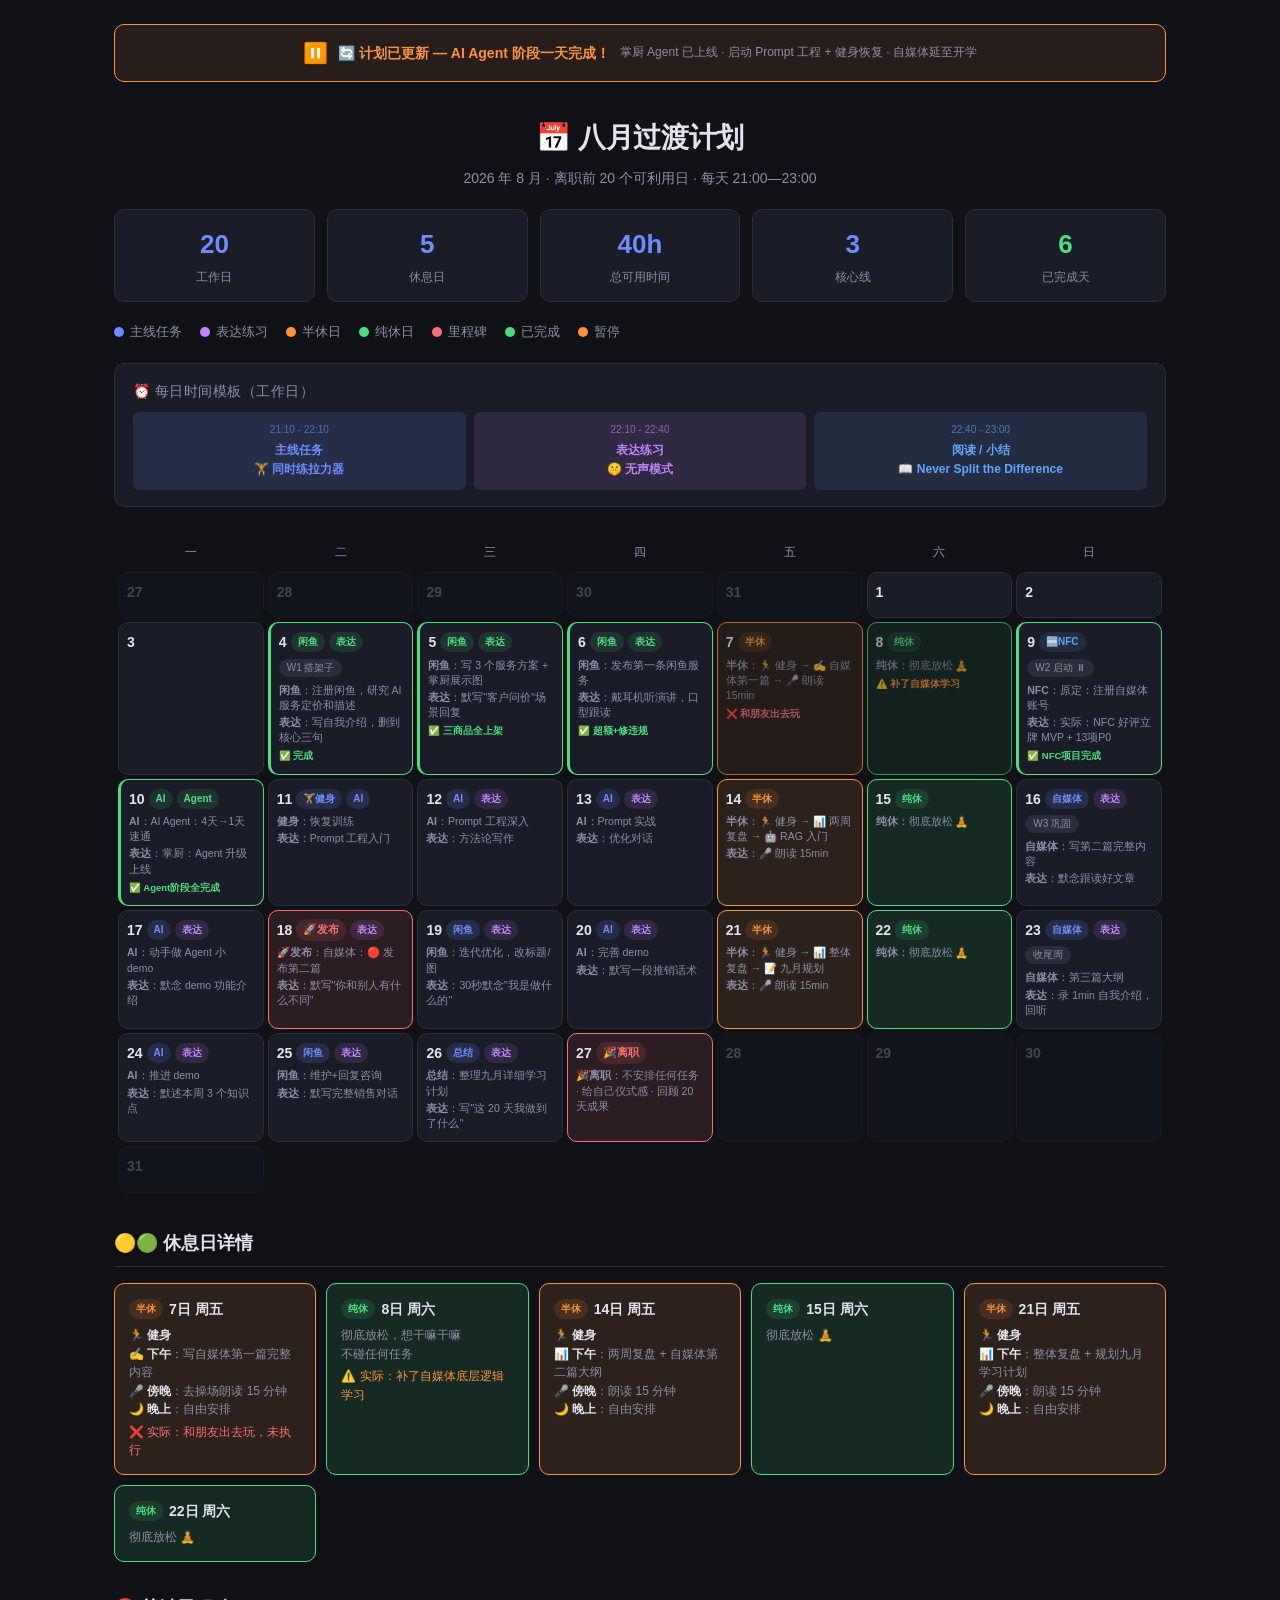
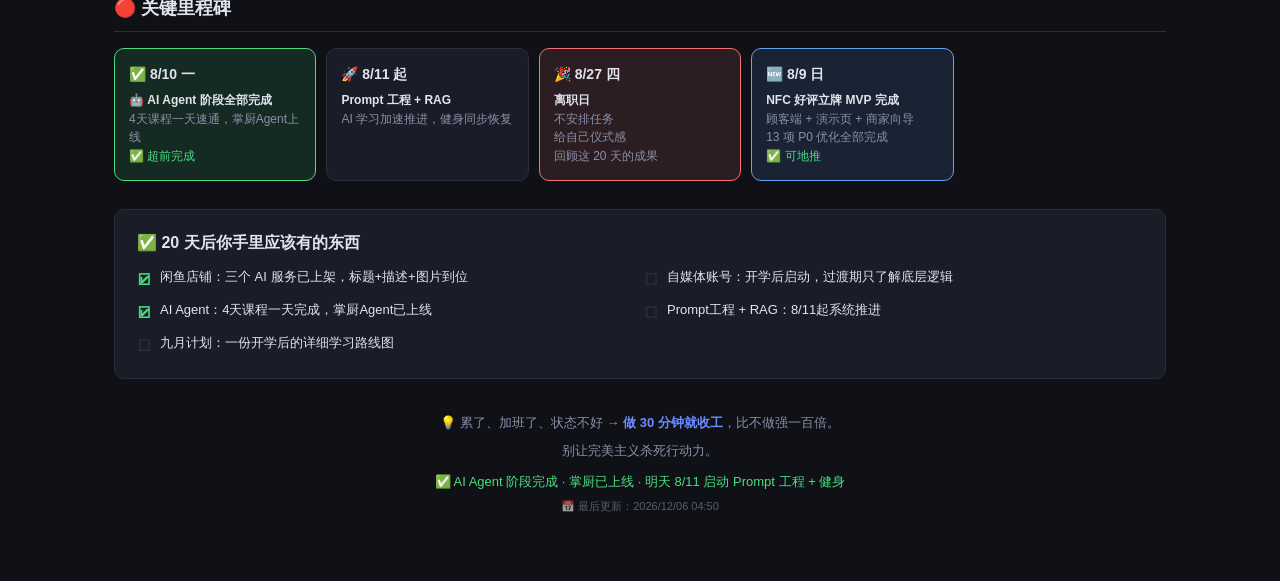
==== 八月计划日历.html @ 8d278e4d "八月计划日历 - 响应式单文件 桌面表格 + 手机卡片，数据集中化，自动时间戳  Co-Authored-By: Claude <noreply@anthropic.com>" ====
<!DOCTYPE html>
<html lang="zh-CN">
<head>
<meta charset="UTF-8">
<meta name="viewport" content="width=device-width, initial-scale=1.0, user-scalable=no, viewport-fit=cover">
<meta name="apple-mobile-web-app-capable" content="yes">
<meta name="apple-mobile-web-app-status-bar-style" content="black-translucent">
<meta name="apple-mobile-web-app-title" content="八月计划">
<meta name="theme-color" content="#0f1117">
<title>八月过渡计划 · 2026</title>
<style>
*, *::before, *::after { box-sizing: border-box; margin: 0; padding: 0; }

/* ═══════════════ SHARED VARIABLES ═══════════════ */
:root {
  --bg: #0f1117;
  --card: #1a1d27;
  --border: #2a2d3a;
  --text: #e1e4ed;
  --text-secondary: #8b8fa8;
  --accent: #6c8cff;
  --accent-glow: rgba(108, 140, 255, 0.15);
  --green: #4ade80;
  --green-bg: rgba(74, 222, 128, 0.12);
  --orange: #fb923c;
  --orange-bg: rgba(251, 146, 60, 0.12);
  --purple: #c084fc;
  --purple-bg: rgba(192, 132, 252, 0.12);
  --red: #f87171;
  --red-bg: rgba(248, 113, 113, 0.12);
  --blue: #60a5fa;
  --blue-bg: rgba(96, 165, 250, 0.12);
  --radius: 10px;
  --radius-sm: 6px;
}

body {
  background: var(--bg);
  color: var(--text);
  font-family: -apple-system, BlinkMacSystemFont, "Segoe UI", "PingFang SC", "Microsoft YaHei", sans-serif;
  line-height: 1.6;
  max-width: 1100px;
  margin: 0 auto;
  -webkit-tap-highlight-color: transparent;
}

/* ═══════════════ PAUSE BANNER ═══════════════ */
.pause-banner {
  background: rgba(251, 146, 60, 0.1);
  border: 1px solid var(--orange);
  border-radius: var(--radius);
  padding: 12px 18px;
  margin-bottom: 18px;
  text-align: center;
  display: flex;
  align-items: center;
  justify-content: center;
  gap: 10px;
  flex-wrap: wrap;
}
.pause-banner .icon { font-size: 20px; }
.pause-banner .msg { font-size: 14px; font-weight: 700; color: var(--orange); }
.pause-banner .sub { font-size: 12px; color: var(--text-secondary); }

/* ═══════════════ HEADER ═══════════════ */
header { text-align: center; padding: 16px 0 20px; }
header h1 { font-size: 28px; font-weight: 700; letter-spacing: -0.3px; margin-bottom: 6px; }
header .subtitle { color: var(--text-secondary); font-size: 14px; }

/* ═══════════════ STATS ═══════════════ */
.stats-row { display: flex; gap: 12px; margin-bottom: 20px; flex-wrap: wrap; }
.stat-card { flex: 1; min-width: 90px; background: var(--card); border: 1px solid var(--border); border-radius: var(--radius); padding: 14px 16px; text-align: center; }
.stat-card .num { font-size: 26px; font-weight: 700; color: var(--accent); }
.stat-card .num.green { color: var(--green); }
.stat-card .label { font-size: 12px; color: var(--text-secondary); margin-top: 2px; }

/* ═══════════════ LEGEND ═══════════════ */
.legend { display: flex; gap: 18px; margin-bottom: 20px; flex-wrap: wrap; font-size: 13px; color: var(--text-secondary); }
.legend span { display: flex; align-items: center; gap: 6px; }
.dot { width: 10px; height: 10px; border-radius: 50%; display: inline-block; }
.dot.main      { background: var(--accent); }
.dot.express   { background: var(--purple); }
.dot.half-rest { background: var(--orange); }
.dot.full-rest { background: var(--green); }
.dot.milestone { background: var(--red); }
.dot.done      { background: var(--green); }
.dot.paused    { background: var(--orange); }

/* ═══════════════ DAILY STRIP ═══════════════ */
.daily-strip { background: var(--card); border: 1px solid var(--border); border-radius: var(--radius); padding: 16px 18px; margin-bottom: 24px; }
.daily-strip h3 { font-size: 14px; color: var(--text-secondary); margin-bottom: 10px; font-weight: 500; text-transform: uppercase; letter-spacing: 0.5px; }
.strip-blocks { display: flex; gap: 8px; flex-wrap: wrap; }
.strip-block { flex: 1; min-width: 80px; border-radius: var(--radius-sm); padding: 10px 12px; text-align: center; font-size: 12px; font-weight: 600; }
.strip-block .time { font-size: 10px; opacity: 0.65; margin-bottom: 3px; font-weight: 400; }
.strip-main    { background: var(--accent-glow); color: var(--accent); }
.strip-express { background: var(--purple-bg); color: var(--purple); }
.strip-read    { background: var(--blue-bg); color: var(--blue); }

/* ═══════════════ SECTION TITLE ═══════════════ */
.section-title { font-size: 18px; font-weight: 700; margin: 32px 0 16px; padding-bottom: 8px; border-bottom: 1px solid var(--border); }

/* ═══════════════ CHECKLIST ═══════════════ */
.checklist { background: var(--card); border: 1px solid var(--border); border-radius: var(--radius); padding: 20px 22px; margin-top: 28px; }
.checklist h3 { font-size: 16px; margin-bottom: 12px; }
.checklist ul { list-style: none; display: grid; grid-template-columns: 1fr 1fr; gap: 8px; }
.checklist li { font-size: 13px; display: flex; align-items: flex-start; gap: 8px; }
.checklist .check { font-weight: 700; font-size: 15px; flex-shrink: 0; margin-top: 1px; }
.checklist .check.done { color: var(--green); }
.checklist .check.pending { color: var(--border); }

/* ═══════════════ FOOTER ═══════════════ */
footer { text-align: center; margin-top: 32px; color: var(--text-secondary); font-size: 13px; padding-bottom: 40px; line-height: 1.8; }
footer b { color: var(--accent); }
footer .timestamp { color: var(--text-secondary); font-size: 11px; opacity: 0.6; margin-top: 4px; }

/* ═══════════════ COMMON TAGS ═══════════════ */
.tag { display: inline-block; font-size: 10px; padding: 2px 7px; border-radius: 999px; font-weight: 600; }
.tag-main      { background: var(--accent-glow); color: var(--accent); }
.tag-express   { background: var(--purple-bg);   color: var(--purple); }
.tag-half-rest { background: var(--orange-bg);   color: var(--orange); }
.tag-full-rest { background: var(--green-bg);    color: var(--green); }
.tag-milestone { background: var(--red-bg);      color: var(--red); font-size: 11px; }
.tag-done      { background: var(--green-bg);    color: var(--green); }
.tag-nfc       { background: var(--blue-bg);     color: var(--blue); }

/* ═══════════════════════════════════════════════
   DESKTOP (>768px)
   ═══════════════════════════════════════════════ */
@media (min-width: 769px) {
  body { padding: 24px; }

  /* Calendar Table */
  .cal-table { width: 100%; border-collapse: separate; border-spacing: 4px; margin-bottom: 24px; table-layout: fixed; }
  .cal-table th { font-size: 12px; font-weight: 500; color: var(--text-secondary); padding: 8px 0 6px; text-align: center; }
  .cal-table td {
    background: var(--card); border: 1px solid var(--border); border-radius: var(--radius);
    vertical-align: top; padding: 8px 8px 10px; font-size: 12px; min-height: 80px;
    transition: border-color 0.2s;
  }
  .cal-table td:hover { border-color: var(--accent); }
  .cal-table td.other-month { opacity: 0.25; pointer-events: none; }
  .cal-table td.weekday-none { background: transparent; border: none; pointer-events: none; }
  .cal-table td.done { border-color: var(--green); border-left: 3px solid var(--green); }
  .cal-table td.paused { border-color: var(--orange); opacity: 0.65; }
  .cal-table td.today { border-color: var(--accent); box-shadow: 0 0 12px rgba(108,140,255,0.25); }
  .cal-table td.missed { border-color: var(--red); opacity: 0.7; }
  .cal-table td.milestone-cell { border-color: var(--red); background: var(--red-bg); }
  .cal-table td.half-rest-cell { border-color: var(--orange); background: var(--orange-bg); }
  .cal-table td.full-rest-cell { border-color: var(--green); background: var(--green-bg); }
  .cal-table .date-num { font-size: 14px; font-weight: 700; margin-bottom: 4px; display: flex; align-items: center; gap: 4px; }
  .cal-table .event-line { font-size: 10.5px; color: var(--text-secondary); margin-top: 2px; line-height: 1.45; }
  .cal-table .status-line { font-size: 9.5px; font-weight: 700; margin-top: 3px; }
  .cal-table .status-line.s-ok { color: var(--green); }
  .cal-table .status-line.s-warn { color: var(--orange); }
  .cal-table .status-line.s-no { color: var(--red); }
  .cal-table .week-tag { display: inline-block; font-size: 10px; padding: 1px 8px; border-radius: 999px; background: var(--border); color: var(--text-secondary); margin-bottom: 4px; font-weight: 500; }

  /* Detail Cards */
  .detail-grid { display: grid; grid-template-columns: repeat(auto-fill, minmax(200px, 1fr)); gap: 10px; }
  .detail-card { background: var(--card); border: 1px solid var(--border); border-radius: var(--radius); padding: 14px; }
  .detail-card .date-header { font-weight: 700; font-size: 14px; margin-bottom: 6px; display: flex; align-items: center; gap: 6px; }
  .detail-card .line { font-size: 12px; color: var(--text-secondary); line-height: 1.55; }
  .detail-card .line b { color: var(--text); }
  .detail-card.rest { border-color: var(--green); background: var(--green-bg); }
  .detail-card.half-rest { border-color: var(--orange); background: var(--orange-bg); }
  .detail-card.milestone { border-color: var(--red); background: var(--red-bg); }
  .detail-card.nfc { border-color: var(--blue); background: var(--blue-bg); }
}

/* ═══════════════════════════════════════════════
   MOBILE (≤768px)
   ═══════════════════════════════════════════════ */
@media (max-width: 768px) {
  body { padding: 12px; max-width: 500px; }

  header { padding: 20px 0 16px; position: sticky; top: 0; background: var(--bg); z-index: 10; }
  header h1 { font-size: 24px; font-weight: 800; letter-spacing: -0.5px; margin-bottom: 4px; }
  header .subtitle { font-size: 13px; }

  /* Stats -> scrollable chips */
  .stats-row { flex-wrap: nowrap; gap: 8px; overflow-x: auto; -webkit-overflow-scrolling: touch; scrollbar-width: none; padding-bottom: 4px; }
  .stats-row::-webkit-scrollbar { display: none; }
  .stat-card {
    flex: 0 0 auto; border-radius: 999px; padding: 8px 16px; text-align: center; white-space: nowrap;
    display: flex; align-items: center; gap: 4px;
  }
  .stat-card .num { font-size: 20px; font-weight: 800; }
  .stat-card .label { font-size: 11px; margin-top: 0; display: inline; }

  /* Legend -> wrap chips */
  .legend { gap: 6px; font-size: 11px; }
  .legend span { padding: 5px 10px; border-radius: 999px; font-weight: 600; font-size: 11px; }
  .legend .dot { display: none; }
  .legend-main    { background: var(--accent-glow); color: var(--accent); }
  .legend-express { background: var(--purple-bg); color: var(--purple); }
  .legend-half    { background: var(--orange-bg); color: var(--orange); }
  .legend-full    { background: var(--green-bg); color: var(--green); }
  .legend-milestone { background: var(--red-bg); color: var(--red); }

  /* Week section */
  .week-section { margin-bottom: 10px; }
  .week-label {
    font-size: 11px; font-weight: 700; color: var(--text-secondary);
    padding: 10px 0 6px; position: sticky; top: 90px; background: var(--bg); z-index: 5;
    display: flex; align-items: center; gap: 6px;
  }
  .week-label::after { content: ''; flex: 1; height: 1px; background: var(--border); }
  .week-label .badge { font-size: 10px; padding: 2px 8px; border-radius: 999px; font-weight: 700; }

  /* Day card */
  .day-card {
    background: var(--card); border: 1px solid var(--border); border-radius: var(--radius);
    padding: 14px; margin-bottom: 6px; display: flex; gap: 12px; align-items: flex-start;
  }
  .day-card:active { background: #1f2232; }
  .day-card.done { border-color: var(--green); border-left: 3px solid var(--green); }
  .day-card.missed { border-color: var(--red); opacity: 0.7; }
  .day-card.paused { border-color: var(--orange); opacity: 0.7; }
  .day-card.milestone { border-color: var(--red); background: var(--red-bg); }
  .day-card.rest { border-color: var(--green); background: var(--green-bg); }
  .day-card.half-rest { border-color: var(--orange); background: var(--orange-bg); }

  .day-left { text-align: center; min-width: 36px; flex-shrink: 0; }
  .day-num { font-size: 22px; font-weight: 800; line-height: 1; }
  .day-weekday { font-size: 10px; color: var(--text-secondary); margin-top: 2px; }

  .day-middle { flex: 1; min-width: 0; }
  .day-tags { display: flex; gap: 4px; flex-wrap: wrap; margin-bottom: 4px; }
  .day-lines { font-size: 12px; color: var(--text-secondary); line-height: 1.6; }
  .day-lines b { color: var(--text); }
  .day-lines .sep { color: var(--border); margin: 0 4px; }

  .day-status { font-size: 10px; font-weight: 700; margin-top: 4px; padding: 2px 8px; border-radius: 999px; display: inline-block; }
  .ds-ok     { background: var(--green-bg); color: var(--green); }
  .ds-no     { background: var(--red-bg); color: var(--red); }
  .ds-warn   { background: var(--orange-bg); color: var(--orange); }

  /* Checklist single column */
  .checklist ul { grid-template-columns: 1fr; }
}

/* ═══════════════ DESKTOP-ONLY / MOBILE-ONLY ═══════════════ */
.desktop-only { display: block; }
.mobile-only { display: none; }

@media (max-width: 768px) {
  .desktop-only { display: none; }
  .mobile-only { display: block; }
}
</style>
</head>
<body>

<!-- ⏸ PAUSE BANNER -->
<div class="pause-banner">
  <span class="icon">⏸️</span>
  <span class="msg">🔄 计划已更新 — AI Agent 阶段一天完成！</span>
  <span class="sub">掌厨 Agent 已上线 · 启动 Prompt 工程 + 健身恢复 · 自媒体延至开学</span>
</div>

<header>
  <h1>📅 八月过渡计划</h1>
  <p class="subtitle">2026 年 8 月 · 离职前 20 个可利用日 · 每天 21:00—23:00</p>
</header>

<!-- STATS -->
<div class="stats-row">
  <div class="stat-card"><div class="num">20</div><div class="label">工作日</div></div>
  <div class="stat-card"><div class="num">5</div><div class="label">休息日</div></div>
  <div class="stat-card"><div class="num">40h</div><div class="label">总可用时间</div></div>
  <div class="stat-card"><div class="num">3</div><div class="label">核心线</div></div>
  <div class="stat-card"><div class="num green">6</div><div class="label">已完成天</div></div>
</div>

<!-- LEGEND -->
<div class="legend">
  <span class="legend-main"><i class="dot main"></i> 主线任务</span>
  <span class="legend-express"><i class="dot express"></i> 表达练习</span>
  <span class="legend-half"><i class="dot half-rest"></i> 半休日</span>
  <span class="legend-full"><i class="dot full-rest"></i> 纯休日</span>
  <span class="legend-milestone"><i class="dot milestone"></i> 里程碑</span>
  <span><i class="dot done"></i> 已完成</span>
  <span><i class="dot paused"></i> 暂停</span>
</div>

<!-- DAILY TEMPLATE -->
<div class="daily-strip">
  <h3>⏰ 每日时间模板（工作日）</h3>
  <div class="strip-blocks">
    <div class="strip-block strip-main"><div class="time">21:10 - 22:10</div>主线任务<br>🏋️ 同时练拉力器</div>
    <div class="strip-block strip-express"><div class="time">22:10 - 22:40</div>表达练习<br>🤫 无声模式</div>
    <div class="strip-block strip-read"><div class="time">22:40 - 23:00</div>阅读 / 小结<br>📖 Never Split the Difference</div>
  </div>
</div>

<!-- ═══════════════════════════════════════════════
     DESKTOP: CALENDAR TABLE
     ═══════════════════════════════════════════════ -->
<div class="desktop-only" id="desktop-calendar"></div>

<!-- ═══════════════════════════════════════════════
     MOBILE: WEEK CARD LIST
     ═══════════════════════════════════════════════ -->
<div class="mobile-only" id="mobile-calendar"></div>

<!-- REST DAY DETAILS -->
<div class="section-title">🟡🟢 休息日详情</div>
<div class="detail-grid" id="rest-detail-cards"></div>

<!-- MILESTONE CARDS -->
<div class="section-title">🔴 关键里程碑</div>
<div class="detail-grid" id="milestone-cards"></div>

<!-- CHECKLIST -->
<div class="checklist">
  <h3>✅ 20 天后你手里应该有的东西</h3>
  <ul>
    <li><span class="check done">☑</span> 闲鱼店铺：三个 AI 服务已上架，标题+描述+图片到位</li>
    <li><span class="check pending">☐</span> 自媒体账号：开学后启动，过渡期只了解底层逻辑</li>
    <li><span class="check done">☑</span> AI Agent：4天课程一天完成，掌厨Agent已上线</li>
    <li><span class="check pending">☐</span> Prompt工程 + RAG：8/11起系统推进</li>
    <li><span class="check pending">☐</span> 九月计划：一份开学后的详细学习路线图</li>
  </ul>
</div>

<footer>
  <p>💡 累了、加班了、状态不好 → <b>做 30 分钟就收工</b>，比不做强一百倍。</p>
  <p style="margin-top:4px;">别让完美主义杀死行动力。</p>
  <p style="margin-top:8px;color:var(--green);">✅ AI Agent 阶段完成 · 掌厨已上线 · 明天 8/11 启动 Prompt 工程 + 健身</p>
  <p class="timestamp" id="timestamp"></p>
</footer>

<!-- ═══════════════════════════════════════════════
     DATA — 改计划只改这里
     ═══════════════════════════════════════════════ -->
<script>
const WEEKS = ['W1 搭架子', 'W2 启动 ⏸', 'W3 巩固', '收尾周'];

const DAYS = [
  // Week 1: 搭架子 ✅
  { date:4,  wd:'周二', w:0, s:'done',
    tags:['闲鱼','表达'], main:'注册闲鱼，研究 AI 服务定价和描述', express:'写自我介绍，删到核心三句',
    result:'✅ 完成', rClass:'s-ok' },
  { date:5,  wd:'周三', w:0, s:'done',
    tags:['闲鱼','表达'], main:'写 3 个服务方案 + 掌厨展示图', express:'默写"客户问价"场景回复',
    result:'✅ 三商品全上架', rClass:'s-ok' },
  { date:6,  wd:'周四', w:0, s:'done',
    tags:['闲鱼','表达'], main:'发布第一条闲鱼服务', express:'戴耳机听演讲，口型跟读',
    result:'✅ 超额+修违规', rClass:'s-ok' },
  { date:7,  wd:'周五', w:0, s:'missed', type:'half-rest', tags:['半休'],
    main:'🏃 健身 → ✍️ 自媒体第一篇 → 🎤 朗读 15min', express:'',
    result:'❌ 和朋友出去玩', rClass:'s-no' },
  { date:8,  wd:'周六', w:0, s:'warn', type:'full-rest', tags:['纯休'],
    main:'彻底放松 🧘', express:'',
    result:'⚠️ 补了自媒体学习', rClass:'s-warn' },

  // Week 2: 启动 ⏸
  { date:9,  wd:'周日', w:1, s:'done',
    tags:['🆕NFC'], main:'原定：注册自媒体账号', express:'实际：NFC 好评立牌 MVP + 13项P0',
    result:'✅ NFC项目完成', rClass:'s-ok' },
  { date:10, wd:'周一', w:1, s:'done',
    tags:['AI','Agent'], main:'AI Agent：4天→1天速通', express:'掌厨：Agent 升级上线',
    result:'✅ Agent阶段全完成', rClass:'s-ok' },
  { date:11, wd:'周二', w:1, s:'',
    tags:['🏋️健身','AI'], main:'恢复训练', express:'Prompt 工程入门',
    result:'', rClass:'' },
  { date:12, wd:'周三', w:1, s:'',
    tags:['AI','表达'], main:'Prompt 工程深入', express:'方法论写作',
    result:'', rClass:'' },
  { date:13, wd:'周四', w:1, s:'',
    tags:['AI','表达'], main:'Prompt 实战', express:'优化对话',
    result:'', rClass:'' },
  { date:14, wd:'周五', w:1, s:'', type:'half-rest', tags:['半休'],
    main:'🏃 健身 → 📊 两周复盘 → 🤖 RAG 入门', express:'🎤 朗读 15min',
    result:'', rClass:'' },
  { date:15, wd:'周六', w:1, s:'', type:'full-rest', tags:['纯休'],
    main:'彻底放松 🧘', express:'',
    result:'', rClass:'' },

  // Week 3: 巩固
  { date:16, wd:'周日', w:2, s:'',
    tags:['自媒体','表达'], main:'写第二篇完整内容', express:'默念跟读好文章',
    result:'', rClass:'' },
  { date:17, wd:'周一', w:2, s:'',
    tags:['AI','表达'], main:'动手做 Agent 小 demo', express:'默念 demo 功能介绍',
    result:'', rClass:'' },
  { date:18, wd:'周二', w:2, s:'milestone', tags:['🚀发布','表达'],
    main:'自媒体：🔴 发布第二篇', express:'默写"你和别人有什么不同"',
    result:'', rClass:'' },
  { date:19, wd:'周三', w:2, s:'',
    tags:['闲鱼','表达'], main:'迭代优化，改标题/图', express:'30秒默念"我是做什么的"',
    result:'', rClass:'' },
  { date:20, wd:'周四', w:2, s:'',
    tags:['AI','表达'], main:'完善 demo', express:'默写一段推销话术',
    result:'', rClass:'' },
  { date:21, wd:'周五', w:2, s:'', type:'half-rest', tags:['半休'],
    main:'🏃 健身 → 📊 整体复盘 → 📝 九月规划', express:'🎤 朗读 15min',
    result:'', rClass:'' },
  { date:22, wd:'周六', w:2, s:'', type:'full-rest', tags:['纯休'],
    main:'彻底放松 🧘', express:'',
    result:'', rClass:'' },

  // 收尾周
  { date:23, wd:'周日', w:3, s:'',
    tags:['自媒体','表达'], main:'第三篇大纲', express:'录 1min 自我介绍，回听',
    result:'', rClass:'' },
  { date:24, wd:'周一', w:3, s:'',
    tags:['AI','表达'], main:'推进 demo', express:'默述本周 3 个知识点',
    result:'', rClass:'' },
  { date:25, wd:'周二', w:3, s:'',
    tags:['闲鱼','表达'], main:'维护+回复咨询', express:'默写完整销售对话',
    result:'', rClass:'' },
  { date:26, wd:'周三', w:3, s:'',
    tags:['总结','表达'], main:'整理九月详细学习计划', express:'写"这 20 天我做到了什么"',
    result:'', rClass:'' },
  { date:27, wd:'周四', w:3, s:'milestone', tags:['🎉离职'],
    main:'不安排任何任务 · 给自己仪式感 · 回顾 20 天成果', express:'',
    result:'', rClass:'' },
];

// ═══════════════ REST DAY DETAIL CARDS ═══════════════
const REST_DAYS = [
  { date:7,  wd:'周五', type:'half', emoji:'🟡', results:[
    '🏃 <b>健身</b>','✍️ <b>下午</b>：写自媒体第一篇完整内容','🎤 <b>傍晚</b>：去操场朗读 15 分钟','🌙 <b>晚上</b>：自由安排'
  ], outcome:'❌ 实际：和朋友出去玩，未执行', oc:'var(--red)' },
  { date:8,  wd:'周六', type:'full', emoji:'🟢', results:[
    '彻底放松，想干嘛干嘛','不碰任何任务'
  ], outcome:'⚠️ 实际：补了自媒体底层逻辑学习', oc:'var(--orange)' },
  { date:14, wd:'周五', type:'half', emoji:'🟡', results:[
    '🏃 <b>健身</b>','📊 <b>下午</b>：两周复盘 + 自媒体第二篇大纲','🎤 <b>傍晚</b>：朗读 15 分钟','🌙 <b>晚上</b>：自由安排'
  ], outcome:'', oc:'' },
  { date:15, wd:'周六', type:'full', emoji:'🟢', results:[
    '彻底放松 🧘'
  ], outcome:'', oc:'' },
  { date:21, wd:'周五', type:'half', emoji:'🟡', results:[
    '🏃 <b>健身</b>','📊 <b>下午</b>：整体复盘 + 规划九月学习计划','🎤 <b>傍晚</b>：朗读 15 分钟','🌙 <b>晚上</b>：自由安排'
  ], outcome:'', oc:'' },
  { date:22, wd:'周六', type:'full', emoji:'🟢', results:[
    '彻底放松 🧘'
  ], outcome:'', oc:'' },
];

// ═══════════════ MILESTONE CARDS ═══════════════
const MILESTONES = [
  { emoji:'✅', dt:'8/10 一', tags:'', cls:'rest',
    lines:['🤖 <b>AI Agent 阶段全部完成</b>','4天课程一天速通，掌厨Agent上线','<span style="color:var(--green)">✅ 超前完成</span>'] },
  { emoji:'🚀', dt:'8/11 起', tags:'', cls:'',
    lines:['<b>Prompt 工程 + RAG</b>','AI 学习加速推进，健身同步恢复'] },
  { emoji:'🎉', dt:'8/27 四', tags:'', cls:'milestone',
    lines:['<b>离职日</b>','不安排任务','给自己仪式感','回顾这 20 天的成果'] },
  { emoji:'🆕', dt:'8/9 日', tags:'', cls:'nfc',
    lines:['<b>NFC 好评立牌 MVP 完成</b>','顾客端 + 演示页 + 商家向导','13 项 P0 优化全部完成','<span style="color:var(--green)">✅ 可地推</span>'] },
];

// ═══════════════ RENDER: DESKTOP TABLE ═══════════════
function renderDesktop() {
  const el = document.getElementById('desktop-calendar');
  if (!el) return;

  // Group days into calendar rows (Mon-Sun, Aug 1 is Sat, 31 is Mon)
  // Row 1: Jul 27-31 + Aug 1-2 (filler)
  // Row 2-5: Aug 3-30
  // Row 6: Aug 31 + empties

  const weekNames = ['一','二','三','四','五','六','日'];
  let ths = weekNames.map(w => `<th>${w}</th>`).join('');

  // Build day lookup
  const dayMap = {};
  DAYS.forEach(d => { dayMap[d.date] = d; });

  // Determine what weekday each date is (2026-08-01 = Saturday = index 5)
  function getCol(date) { return (date + 4) % 7; } // Aug 1=Sat→5, so offset +4

  // Build rows manually for correct Aug 2026 layout
  // Aug 1 = Sat (col 5), Aug 3 = Mon (col 0), Aug 31 = Mon (col 0)
  const rows = [
    // Row 1: Jul 27(Sun)~31(Thu) + Aug 1(Fri) + 2(Sat)
    { dates: [27,28,29,30,31,1,2], otherMonth: [27,28,29,30,31] },
    // Row 2: Aug 3-9 (Mon-Sun)
    { dates: [3,4,5,6,7,8,9], otherMonth: [] },
    // Row 3: Aug 10-16
    { dates: [10,11,12,13,14,15,16], otherMonth: [] },
    // Row 4: Aug 17-23
    { dates: [17,18,19,20,21,22,23], otherMonth: [] },
    // Row 5: Aug 24-30
    { dates: [24,25,26,27,28,29,30], otherMonth: [28,29,30] },
    // Row 6: Aug 31 + empties
    { dates: [31,null,null,null,null,null,null], otherMonth: [31] },
  ];

  let tbody = '';
  const today = new Date().getDate();
  const thisMonth = new Date().getMonth() === 7; // 7 = August

  rows.forEach(row => {
    let cells = row.dates.map((date, i) => {
      if (date === null) return '<td class="weekday-none"></td>';
      if (row.otherMonth.includes(date)) return `<td class="other-month"><div class="date-num">${date}</div></td>`;

      const d = dayMap[date];
      if (!d) return `<td><div class="date-num">${date}</div></td>`;

      // Determine cell classes
      let cellClass = '';
      if (d.s === 'done') cellClass += ' done';
      if (d.s === 'missed') cellClass += ' missed';
      if (d.s === 'warn') cellClass += ' paused';
      if (d.s === 'milestone') cellClass += ' milestone-cell';
      if (d.type === 'half-rest') cellClass += ' half-rest-cell';
      if (d.type === 'full-rest') cellClass += ' full-rest-cell';
      if (thisMonth && date === today) cellClass += ' today';

      // Tags HTML
      let tagsHtml = d.tags.map(t => {
        let cls = 'tag';
        if (t.includes('半休')) cls += ' tag-half-rest';
        else if (t.includes('纯休')) cls += ' tag-full-rest';
        else if (t.includes('发布') || t.includes('离职')) cls += ' tag-milestone';
        else if (t.includes('NFC')) cls += ' tag-nfc';
        else if (t.includes('完成') || d.s === 'done') cls += ' tag-done';
        else if (t.includes('表达')) cls += ' tag-express';
        else cls += ' tag-main';
        return `<span class="${cls}">${t}</span>`;
      }).join(' ');

      // Week tag for first day of each week
      let weekTag = '';
      if (d.w !== undefined && DAYS.filter(x => x.w === d.w)[0] === d) {
        weekTag = `<span class="week-tag">${WEEKS[d.w]}</span>`;
      }

      // Event lines
      let events = '';
      if (d.main) events += `<div class="event-line">${d.main.includes('<b>') ? d.main : '<b>' + d.tags[0].replace('🏋️','').replace('🆕','') + '</b>：' + d.main}</div>`;
      if (d.express) events += `<div class="event-line"><b>表达</b>：${d.express}</div>`;

      // Status
      let status = '';
      if (d.result) status += `<div class="status-line ${d.rClass}">${d.result}</div>`;

      return `<td class="${cellClass.trim()}">
        <div class="date-num">${date} ${tagsHtml}</div>
        ${weekTag}
        ${events}
        ${status}
      </td>`;
    }).join('');

    tbody += `<tr>${cells}</tr>`;
  });

  el.innerHTML = `
    <table class="cal-table">
      <thead><tr>${ths}</tr></thead>
      <tbody>${tbody}</tbody>
    </table>
  `;
}

// ═══════════════ RENDER: MOBILE CARD LIST ═══════════════
function renderMobile() {
  const el = document.getElementById('mobile-calendar');
  if (!el) return;

  // Group by week
  let html = '';
  for (let w = 0; w < WEEKS.length; w++) {
    const weekDays = DAYS.filter(d => d.w === w);
    if (!weekDays.length) continue;

    const doneCount = weekDays.filter(d => d.s === 'done').length;
    const totalCount = weekDays.length;
    let badgeHtml = '';
    if (doneCount === totalCount) badgeHtml = `<span class="badge" style="background:var(--green-bg);color:var(--green);">✅ 完成</span>`;

    html += `<div class="week-section">
      <div class="week-label">📌 ${WEEKS[w]} ${badgeHtml}</div>`;

    weekDays.forEach(d => {
      let cardClass = '';
      if (d.s === 'done') cardClass = 'done';
      else if (d.s === 'missed') cardClass = 'missed';
      else if (d.s === 'warn') cardClass = 'paused';
      else if (d.s === 'milestone') cardClass = 'milestone';
      if (d.type === 'rest' || d.type === 'full-rest') cardClass += ' rest';
      if (d.type === 'half-rest') cardClass += ' half-rest';

      // Tags
      let tagsHtml = d.tags.map(t => {
        let cls = 'day-tag';
        if (t.includes('半休')) cls += ' dt-half-rest';
        else if (t.includes('纯休')) cls += ' dt-full-rest';
        else if (t.includes('发布') || t.includes('离职')) cls += ' dt-milestone';
        else if (t.includes('NFC')) cls += ' dt-nfc';
        else if (t.includes('完成')) cls += ' dt-done';
        else if (t.includes('表达')) cls += ' dt-express';
        else cls += ' dt-main';
        return `<span class="${cls}">${t}</span>`;
      }).join('');

      // Lines
      let lines = [];
      if (d.main) lines.push(d.main.includes('<b>') ? d.main : `<b>${d.tags[0].replace('🏋️','').replace('🆕','')}</b>：${d.main}`);
      if (d.express) lines.push(`<b>表达</b>：${d.express}`);

      // Status
      let statusHtml = '';
      if (d.result) {
        let sc = 'ds-ok';
        if (d.rClass === 's-no') sc = 'ds-no';
        else if (d.rClass === 's-warn') sc = 'ds-warn';
        statusHtml = `<span class="day-status ${sc}">${d.result}</span>`;
      }

      html += `
      <div class="day-card ${cardClass.trim()}">
        <div class="day-left"><div class="day-num">${d.date}</div><div class="day-weekday">${d.wd}</div></div>
        <div class="day-middle">
          <div class="day-tags">${tagsHtml}</div>
          <div class="day-lines">${lines.join('<span class="sep">|</span>')}</div>
          ${statusHtml}
        </div>
      </div>`;
    });

    html += `</div>`;
  }

  el.innerHTML = html;
}

// ═══════════════ RENDER: REST DAY CARDS ═══════════════
function renderRestCards() {
  const el = document.getElementById('rest-detail-cards');
  if (!el) return;

  el.innerHTML = REST_DAYS.map(r => {
    let cls = r.type === 'half' ? 'half-rest' : 'rest';
    let tagCls = r.type === 'half' ? 'tag-half-rest' : 'tag-full-rest';
    let tagText = r.type === 'half' ? '半休' : '纯休';
    let outcomeHtml = r.outcome ? `<div class="line" style="color:${r.oc || 'var(--red)'};margin-top:4px;">${r.outcome}</div>` : '';
    return `
    <div class="detail-card ${cls}">
      <div class="date-header"><span class="tag ${tagCls}">${tagText}</span> ${r.date}日 ${r.wd}</div>
      ${r.results.map(l => `<div class="line">${l}</div>`).join('')}
      ${outcomeHtml}
    </div>`;
  }).join('');
}

// ═══════════════ RENDER: MILESTONE CARDS ═══════════════
function renderMilestoneCards() {
  const el = document.getElementById('milestone-cards');
  if (!el) return;

  el.innerHTML = MILESTONES.map(m => `
    <div class="detail-card ${m.cls}">
      <div class="date-header">${m.emoji} ${m.dt} ${m.tags}</div>
      ${m.lines.map(l => `<div class="line">${l}</div>`).join('')}
    </div>
  `).join('');
}

// ═══════════════ TIMESTAMP ═══════════════
function setTimestamp() {
  const el = document.getElementById('timestamp');
  if (!el) return;
  const now = new Date();
  const s = now.toLocaleString('zh-CN', { year:'numeric', month:'2-digit', day:'2-digit', hour:'2-digit', minute:'2-digit' });
  el.textContent = '📅 最后更新：' + s;
}

// ═══════════════ INIT ═══════════════
renderDesktop();
renderMobile();
renderRestCards();
renderMilestoneCards();
setTimestamp();
</script>

</body>
</html>
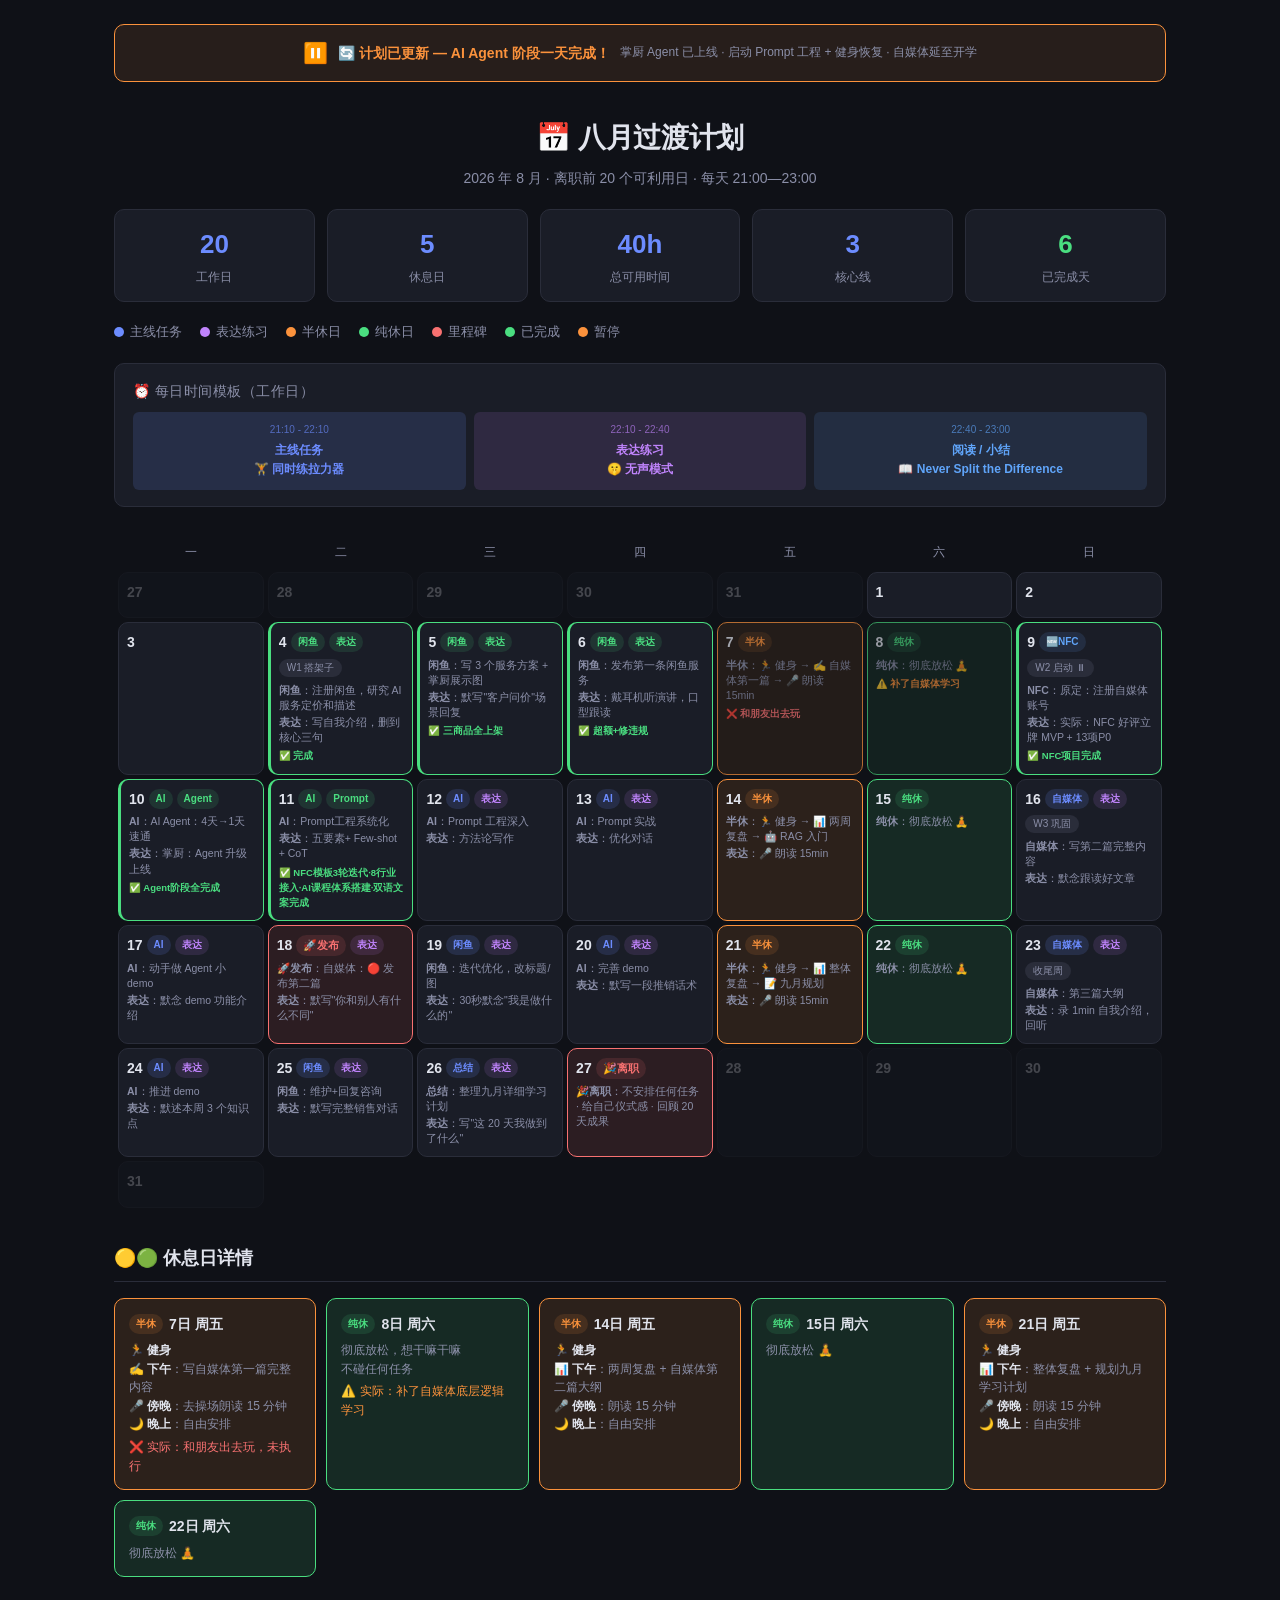
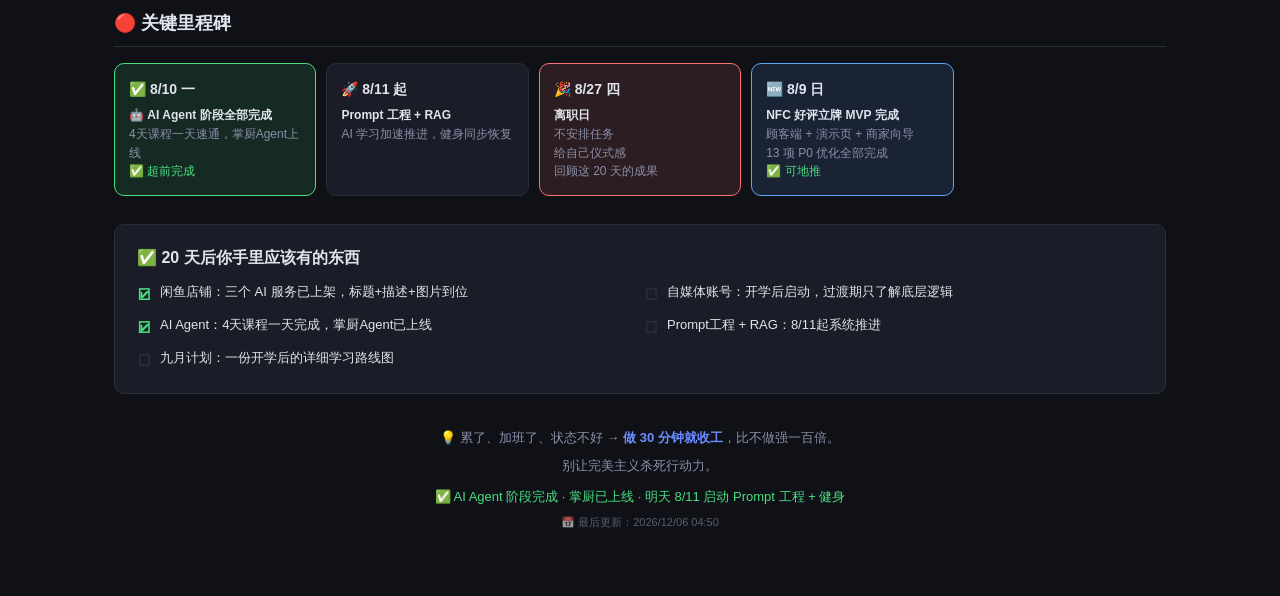
==== commit ae4bef66: "更新8/11实际进度：Prompt工程系统化 + NFC模板迭代 + AI课程搭建 Co-Authored-By: Claude <noreply@anthropic.com>" ====
--- a/八月计划日历.html
+++ b/八月计划日历.html
@@ -237,6 +237,21 @@
 
   /* Checklist single column */
   .checklist ul { grid-template-columns: 1fr; }
+
+  /* Detail cards — 休息日 & 里程碑 */
+  .section-title { font-size: 16px; }
+  .detail-grid { display: flex; flex-direction: column; gap: 8px; }
+  .detail-card {
+    background: var(--card); border: 1px solid var(--border); border-radius: var(--radius);
+    padding: 14px; font-size: 13px;
+  }
+  .detail-card .date-header { font-weight: 700; font-size: 14px; margin-bottom: 6px; display: flex; align-items: center; gap: 6px; }
+  .detail-card .line { font-size: 12px; color: var(--text-secondary); line-height: 1.6; }
+  .detail-card .line b { color: var(--text); }
+  .detail-card.rest { border-color: var(--green); background: var(--green-bg); }
+  .detail-card.half-rest { border-color: var(--orange); background: var(--orange-bg); }
+  .detail-card.milestone { border-color: var(--red); background: var(--red-bg); }
+  .detail-card.nfc { border-color: var(--blue); background: var(--blue-bg); }
 }
 
 /* ═══════════════ DESKTOP-ONLY / MOBILE-ONLY ═══════════════ */
@@ -361,9 +376,9 @@
   { date:10, wd:'周一', w:1, s:'done',
     tags:['AI','Agent'], main:'AI Agent：4天→1天速通', express:'掌厨：Agent 升级上线',
     result:'✅ Agent阶段全完成', rClass:'s-ok' },
-  { date:11, wd:'周二', w:1, s:'',
-    tags:['🏋️健身','AI'], main:'恢复训练', express:'Prompt 工程入门',
-    result:'', rClass:'' },
+  { date:11, wd:'周二', w:1, s:'done',
+    tags:['AI','Prompt'], main:'Prompt工程系统化', express:'五要素+ Few-shot + CoT',
+    result:'✅ NFC模板3轮迭代·8行业接入·AI课程体系搭建·双语文案完成', rClass:'s-ok' },
   { date:12, wd:'周三', w:1, s:'',
     tags:['AI','表达'], main:'Prompt 工程深入', express:'方法论写作',
     result:'', rClass:'' },
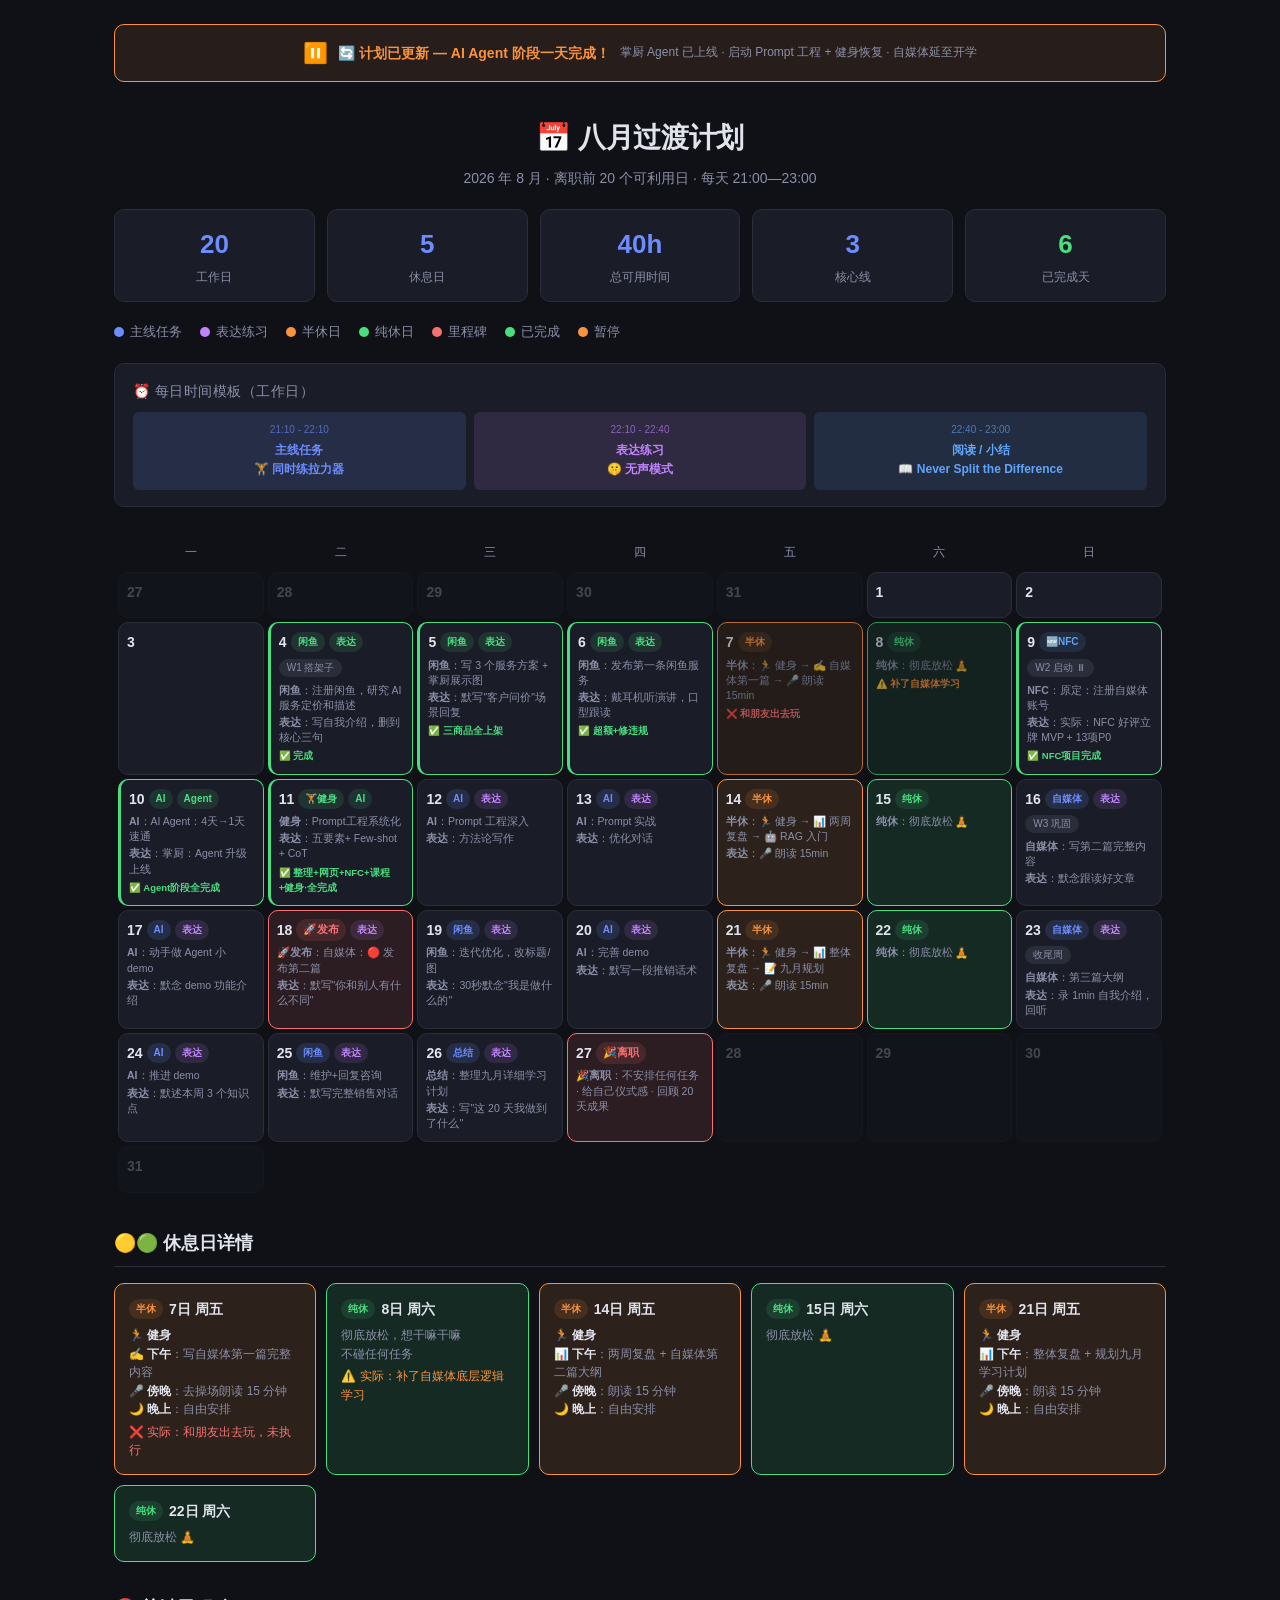
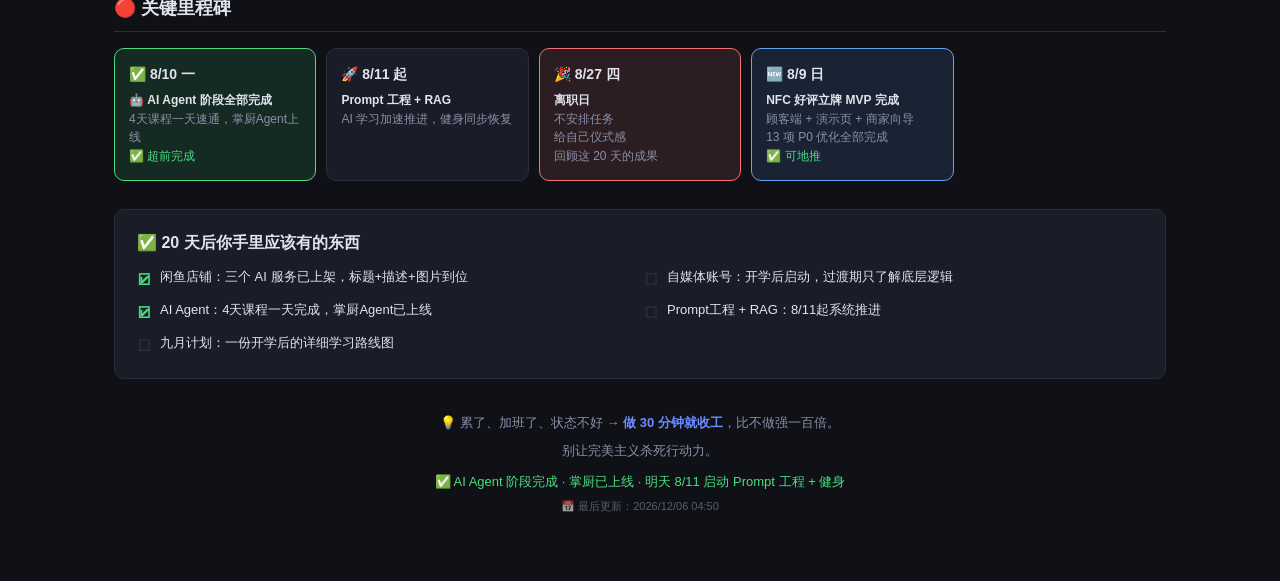
==== commit 4c8abed7: "8/11全部完成 ✅ 整理+网页+NFC+课程+健身 Co-Authored-By: Claude <noreply@anthropic.com>" ====
--- a/八月计划日历.html
+++ b/八月计划日历.html
@@ -377,8 +377,8 @@
     tags:['AI','Agent'], main:'AI Agent：4天→1天速通', express:'掌厨：Agent 升级上线',
     result:'✅ Agent阶段全完成', rClass:'s-ok' },
   { date:11, wd:'周二', w:1, s:'done',
-    tags:['AI','Prompt'], main:'Prompt工程系统化', express:'五要素+ Few-shot + CoT',
-    result:'✅ NFC模板3轮迭代·8行业接入·AI课程体系搭建·双语文案完成', rClass:'s-ok' },
+    tags:['🏋️健身','AI'], main:'Prompt工程系统化', express:'五要素+ Few-shot + CoT',
+    result:'✅ 整理+网页+NFC+课程+健身·全完成', rClass:'s-ok' },
   { date:12, wd:'周三', w:1, s:'',
     tags:['AI','表达'], main:'Prompt 工程深入', express:'方法论写作',
     result:'', rClass:'' },
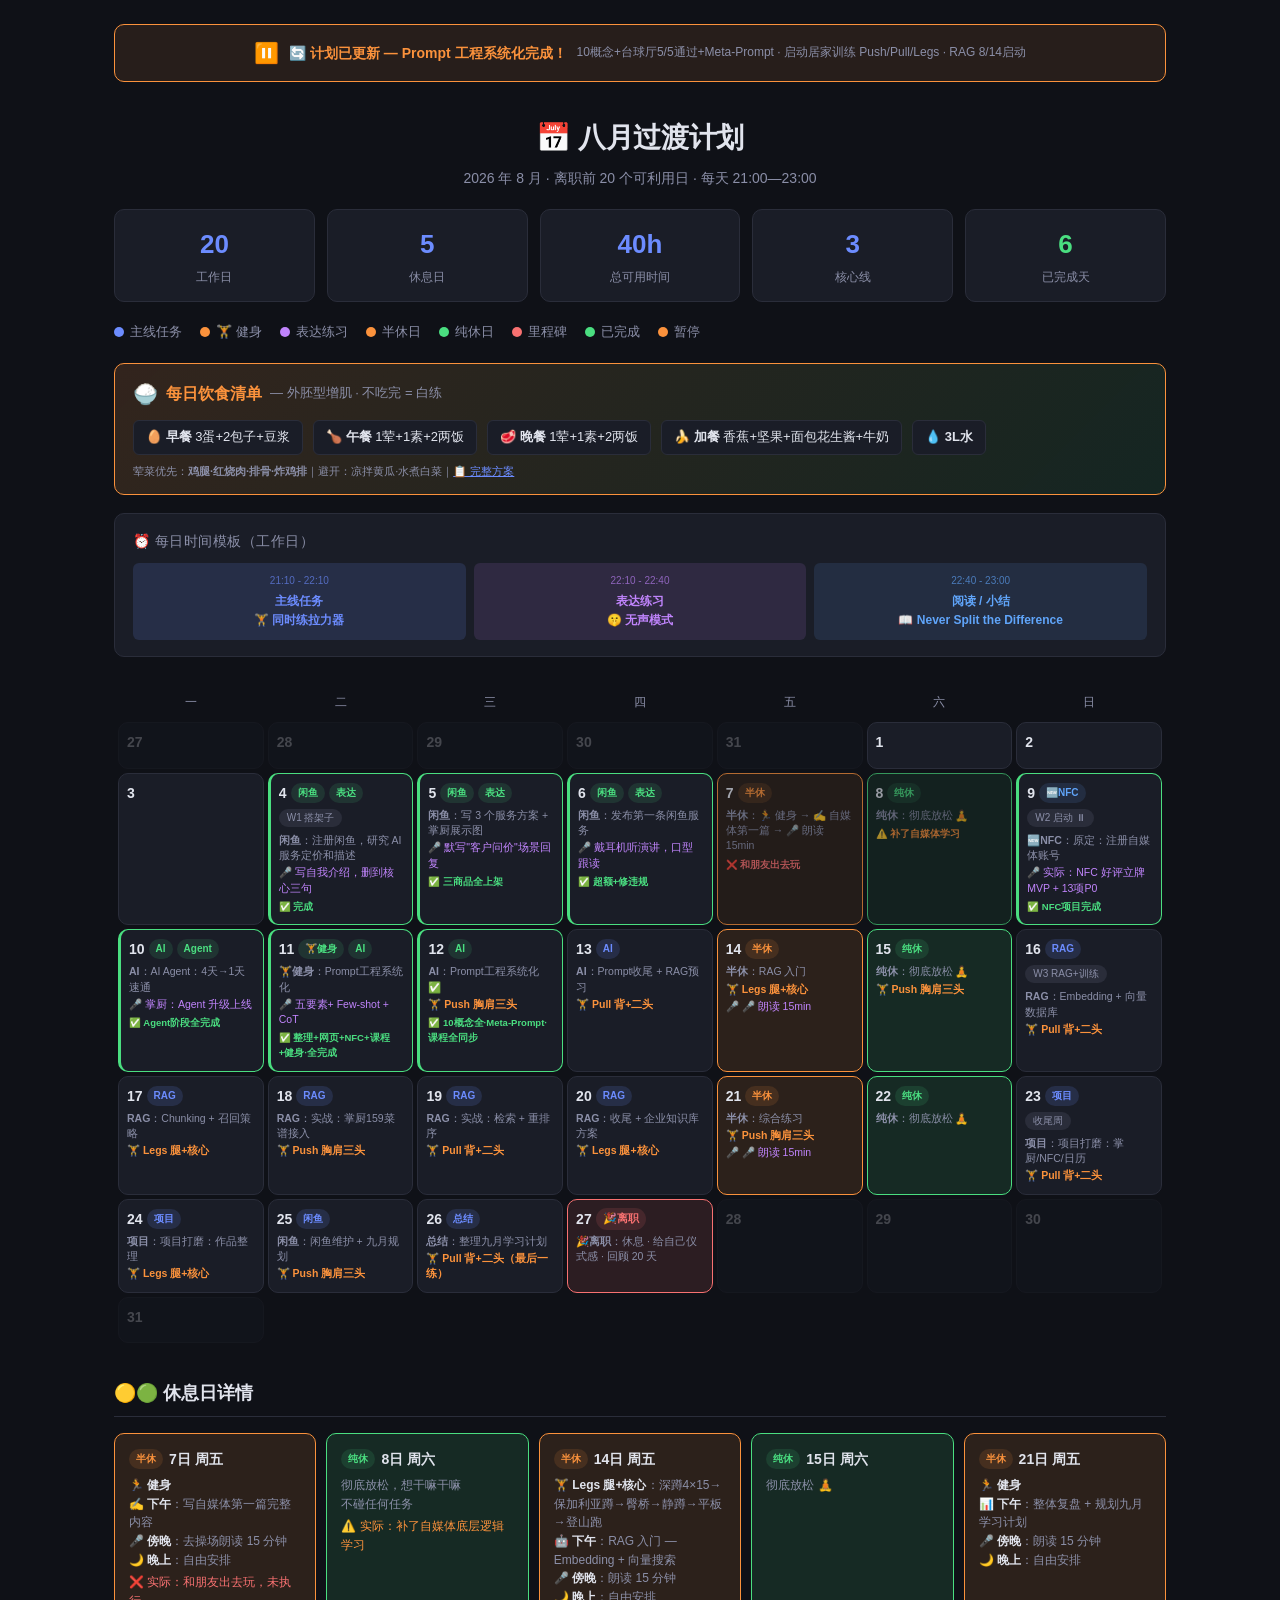
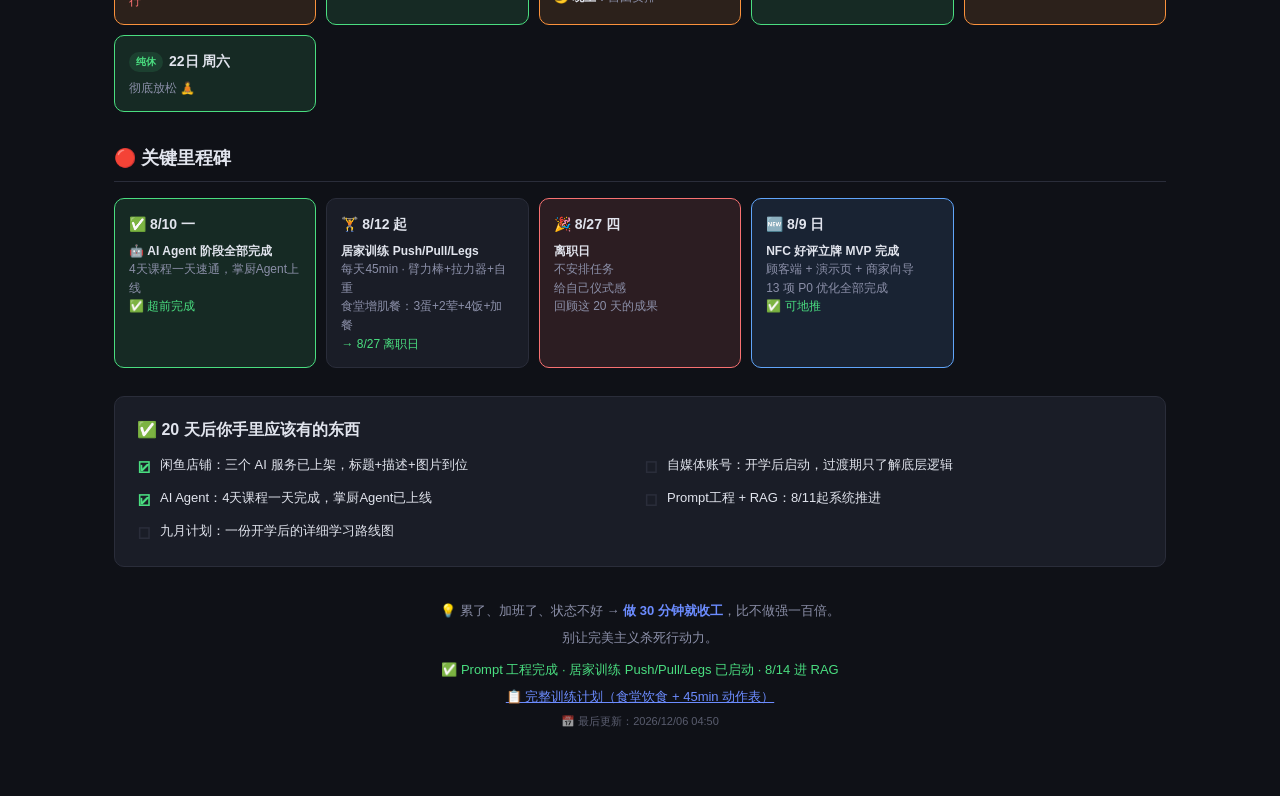
==== commit 3e18bea2: "feat: 8/12 日历大更新 — 健身栏+饮食横幅+Prompt完成+训练排期 - 新增 workout 字段：Push/Pull/Legs 独立显示（橙色） - 新增饮食横幅：食堂增肌餐每日清单" ====
--- a/八月计划日历.html
+++ b/八月计划日历.html
@@ -79,6 +79,7 @@
 .legend span { display: flex; align-items: center; gap: 6px; }
 .dot { width: 10px; height: 10px; border-radius: 50%; display: inline-block; }
 .dot.main      { background: var(--accent); }
+.dot.workout   { background: var(--orange); }
 .dot.express   { background: var(--purple); }
 .dot.half-rest { background: var(--orange); }
 .dot.full-rest { background: var(--green); }
@@ -149,6 +150,8 @@
   .cal-table td.full-rest-cell { border-color: var(--green); background: var(--green-bg); }
   .cal-table .date-num { font-size: 14px; font-weight: 700; margin-bottom: 4px; display: flex; align-items: center; gap: 4px; }
   .cal-table .event-line { font-size: 10.5px; color: var(--text-secondary); margin-top: 2px; line-height: 1.45; }
+  .cal-table .workout-line { color: var(--orange); font-weight: 600; }
+  .cal-table .express-line { color: var(--purple); }
   .cal-table .status-line { font-size: 9.5px; font-weight: 700; margin-top: 3px; }
   .cal-table .status-line.s-ok { color: var(--green); }
   .cal-table .status-line.s-warn { color: var(--orange); }
@@ -269,8 +272,8 @@
 <!-- ⏸ PAUSE BANNER -->
 <div class="pause-banner">
   <span class="icon">⏸️</span>
-  <span class="msg">🔄 计划已更新 — AI Agent 阶段一天完成！</span>
-  <span class="sub">掌厨 Agent 已上线 · 启动 Prompt 工程 + 健身恢复 · 自媒体延至开学</span>
+  <span class="msg">🔄 计划已更新 — Prompt 工程系统化完成！</span>
+  <span class="sub">10概念+台球厅5/5通过+Meta-Prompt · 启动居家训练 Push/Pull/Legs · RAG 8/14启动</span>
 </div>
 
 <header>
@@ -290,12 +293,32 @@
 <!-- LEGEND -->
 <div class="legend">
   <span class="legend-main"><i class="dot main"></i> 主线任务</span>
+  <span class="legend-workout"><i class="dot workout"></i> 🏋️ 健身</span>
   <span class="legend-express"><i class="dot express"></i> 表达练习</span>
   <span class="legend-half"><i class="dot half-rest"></i> 半休日</span>
   <span class="legend-full"><i class="dot full-rest"></i> 纯休日</span>
   <span class="legend-milestone"><i class="dot milestone"></i> 里程碑</span>
   <span><i class="dot done"></i> 已完成</span>
   <span><i class="dot paused"></i> 暂停</span>
+</div>
+
+<!-- 🍚 DIET BANNER -->
+<div style="background:linear-gradient(135deg, rgba(251,146,60,0.15), rgba(74,222,128,0.1)); border:1px solid var(--orange); border-radius:var(--radius); padding:14px 18px; margin-bottom:18px;">
+  <div style="display:flex;align-items:center;gap:8px;flex-wrap:wrap;">
+    <span style="font-size:20px;">🍚</span>
+    <b style="color:var(--orange);">每日饮食清单</b>
+    <span style="color:var(--text-secondary);font-size:13px;">— 外胚型增肌 · 不吃完 = 白练</span>
+  </div>
+  <div style="display:flex;gap:10px;margin-top:10px;flex-wrap:wrap;">
+    <span style="background:var(--card);border:1px solid var(--border);border-radius:6px;padding:6px 12px;font-size:13px;">🥚 <b>早餐</b> 3蛋+2包子+豆浆</span>
+    <span style="background:var(--card);border:1px solid var(--border);border-radius:6px;padding:6px 12px;font-size:13px;">🍗 <b>午餐</b> 1荤+1素+2两饭</span>
+    <span style="background:var(--card);border:1px solid var(--border);border-radius:6px;padding:6px 12px;font-size:13px;">🥩 <b>晚餐</b> 1荤+1素+2两饭</span>
+    <span style="background:var(--card);border:1px solid var(--border);border-radius:6px;padding:6px 12px;font-size:13px;">🍌 <b>加餐</b> 香蕉+坚果+面包花生酱+牛奶</span>
+    <span style="background:var(--card);border:1px solid var(--border);border-radius:6px;padding:6px 12px;font-size:13px;">💧 <b>3L水</b></span>
+  </div>
+  <div style="margin-top:8px;font-size:11px;color:var(--text-secondary);">
+    荤菜优先：<b>鸡腿·红烧肉·排骨·炸鸡排</b>｜避开：凉拌黄瓜·水煮白菜｜<a href="../外形管理/04-身材管理/8月居家训练计划.md" style="color:var(--accent);">📋 完整方案</a>
+  </div>
 </div>
 
 <!-- DAILY TEMPLATE -->
@@ -341,7 +364,8 @@
 <footer>
   <p>💡 累了、加班了、状态不好 → <b>做 30 分钟就收工</b>，比不做强一百倍。</p>
   <p style="margin-top:4px;">别让完美主义杀死行动力。</p>
-  <p style="margin-top:8px;color:var(--green);">✅ AI Agent 阶段完成 · 掌厨已上线 · 明天 8/11 启动 Prompt 工程 + 健身</p>
+  <p style="margin-top:8px;color:var(--green);">✅ Prompt 工程完成 · 居家训练 Push/Pull/Legs 已启动 · 8/14 进 RAG</p>
+  <p style="margin-top:4px;"><a href="../外形管理/04-身材管理/8月居家训练计划.md" style="color:var(--accent);">📋 完整训练计划（食堂饮食 + 45min 动作表）</a></p>
   <p class="timestamp" id="timestamp"></p>
 </footer>
 
@@ -349,7 +373,7 @@
      DATA — 改计划只改这里
      ═══════════════════════════════════════════════ -->
 <script>
-const WEEKS = ['W1 搭架子', 'W2 启动 ⏸', 'W3 巩固', '收尾周'];
+const WEEKS = ['W1 搭架子', 'W2 启动 ⏸', 'W3 RAG+训练', '收尾周'];
 
 const DAYS = [
   // Week 1: 搭架子 ✅
@@ -379,57 +403,57 @@
   { date:11, wd:'周二', w:1, s:'done',
     tags:['🏋️健身','AI'], main:'Prompt工程系统化', express:'五要素+ Few-shot + CoT',
     result:'✅ 整理+网页+NFC+课程+健身·全完成', rClass:'s-ok' },
-  { date:12, wd:'周三', w:1, s:'',
-    tags:['AI','表达'], main:'Prompt 工程深入', express:'方法论写作',
-    result:'', rClass:'' },
+  { date:12, wd:'周三', w:1, s:'done',
+    tags:['AI'], main:'Prompt工程系统化 ✅', express:'', workout:'Push 胸肩三头',
+    result:'✅ 10概念全·Meta-Prompt·课程全同步', rClass:'s-ok' },
   { date:13, wd:'周四', w:1, s:'',
-    tags:['AI','表达'], main:'Prompt 实战', express:'优化对话',
+    tags:['AI'], main:'Prompt收尾 + RAG预习', express:'', workout:'Pull 背+二头',
     result:'', rClass:'' },
   { date:14, wd:'周五', w:1, s:'', type:'half-rest', tags:['半休'],
-    main:'🏃 健身 → 📊 两周复盘 → 🤖 RAG 入门', express:'🎤 朗读 15min',
+    main:'RAG 入门', express:'🎤 朗读 15min', workout:'Legs 腿+核心',
     result:'', rClass:'' },
   { date:15, wd:'周六', w:1, s:'', type:'full-rest', tags:['纯休'],
-    main:'彻底放松 🧘', express:'',
-    result:'', rClass:'' },
-
-  // Week 3: 巩固
+    main:'彻底放松 🧘', express:'', workout:'Push 胸肩三头',
+    result:'', rClass:'' },
+
+  // Week 3: RAG+训练
   { date:16, wd:'周日', w:2, s:'',
-    tags:['自媒体','表达'], main:'写第二篇完整内容', express:'默念跟读好文章',
+    tags:['RAG'], main:'Embedding + 向量数据库', express:'', workout:'Pull 背+二头',
     result:'', rClass:'' },
   { date:17, wd:'周一', w:2, s:'',
-    tags:['AI','表达'], main:'动手做 Agent 小 demo', express:'默念 demo 功能介绍',
-    result:'', rClass:'' },
-  { date:18, wd:'周二', w:2, s:'milestone', tags:['🚀发布','表达'],
-    main:'自媒体：🔴 发布第二篇', express:'默写"你和别人有什么不同"',
+    tags:['RAG'], main:'Chunking + 召回策略', express:'', workout:'Legs 腿+核心',
+    result:'', rClass:'' },
+  { date:18, wd:'周二', w:2, s:'',
+    tags:['RAG'], main:'实战：掌厨159菜谱接入', express:'', workout:'Push 胸肩三头',
     result:'', rClass:'' },
   { date:19, wd:'周三', w:2, s:'',
-    tags:['闲鱼','表达'], main:'迭代优化，改标题/图', express:'30秒默念"我是做什么的"',
+    tags:['RAG'], main:'实战：检索 + 重排序', express:'', workout:'Pull 背+二头',
     result:'', rClass:'' },
   { date:20, wd:'周四', w:2, s:'',
-    tags:['AI','表达'], main:'完善 demo', express:'默写一段推销话术',
+    tags:['RAG'], main:'收尾 + 企业知识库方案', express:'', workout:'Legs 腿+核心',
     result:'', rClass:'' },
   { date:21, wd:'周五', w:2, s:'', type:'half-rest', tags:['半休'],
-    main:'🏃 健身 → 📊 整体复盘 → 📝 九月规划', express:'🎤 朗读 15min',
+    main:'综合练习', express:'🎤 朗读 15min', workout:'Push 胸肩三头',
     result:'', rClass:'' },
   { date:22, wd:'周六', w:2, s:'', type:'full-rest', tags:['纯休'],
-    main:'彻底放松 🧘', express:'',
+    main:'彻底放松 🧘', express:'', workout:'',
     result:'', rClass:'' },
 
   // 收尾周
   { date:23, wd:'周日', w:3, s:'',
-    tags:['自媒体','表达'], main:'第三篇大纲', express:'录 1min 自我介绍，回听',
+    tags:['项目'], main:'项目打磨：掌厨/NFC/日历', express:'', workout:'Pull 背+二头',
     result:'', rClass:'' },
   { date:24, wd:'周一', w:3, s:'',
-    tags:['AI','表达'], main:'推进 demo', express:'默述本周 3 个知识点',
+    tags:['项目'], main:'项目打磨：作品整理', express:'', workout:'Legs 腿+核心',
     result:'', rClass:'' },
   { date:25, wd:'周二', w:3, s:'',
-    tags:['闲鱼','表达'], main:'维护+回复咨询', express:'默写完整销售对话',
+    tags:['闲鱼'], main:'闲鱼维护 + 九月规划', express:'', workout:'Push 胸肩三头',
     result:'', rClass:'' },
   { date:26, wd:'周三', w:3, s:'',
-    tags:['总结','表达'], main:'整理九月详细学习计划', express:'写"这 20 天我做到了什么"',
+    tags:['总结'], main:'整理九月学习计划', express:'', workout:'Pull 背+二头（最后一练）',
     result:'', rClass:'' },
   { date:27, wd:'周四', w:3, s:'milestone', tags:['🎉离职'],
-    main:'不安排任何任务 · 给自己仪式感 · 回顾 20 天成果', express:'',
+    main:'休息 · 给自己仪式感 · 回顾 20 天', express:'', workout:'',
     result:'', rClass:'' },
 ];
 
@@ -442,7 +466,7 @@
     '彻底放松，想干嘛干嘛','不碰任何任务'
   ], outcome:'⚠️ 实际：补了自媒体底层逻辑学习', oc:'var(--orange)' },
   { date:14, wd:'周五', type:'half', emoji:'🟡', results:[
-    '🏃 <b>健身</b>','📊 <b>下午</b>：两周复盘 + 自媒体第二篇大纲','🎤 <b>傍晚</b>：朗读 15 分钟','🌙 <b>晚上</b>：自由安排'
+    '🏋️ <b>Legs 腿+核心</b>：深蹲4×15→保加利亚蹲→臀桥→静蹲→平板→登山跑','🤖 <b>下午</b>：RAG 入门 — Embedding + 向量搜索','🎤 <b>傍晚</b>：朗读 15 分钟','🌙 <b>晚上</b>：自由安排'
   ], outcome:'', oc:'' },
   { date:15, wd:'周六', type:'full', emoji:'🟢', results:[
     '彻底放松 🧘'
@@ -459,8 +483,8 @@
 const MILESTONES = [
   { emoji:'✅', dt:'8/10 一', tags:'', cls:'rest',
     lines:['🤖 <b>AI Agent 阶段全部完成</b>','4天课程一天速通，掌厨Agent上线','<span style="color:var(--green)">✅ 超前完成</span>'] },
-  { emoji:'🚀', dt:'8/11 起', tags:'', cls:'',
-    lines:['<b>Prompt 工程 + RAG</b>','AI 学习加速推进，健身同步恢复'] },
+  { emoji:'🏋️', dt:'8/12 起', tags:'', cls:'',
+    lines:['<b>居家训练 Push/Pull/Legs</b>','每天45min · 臂力棒+拉力器+自重','食堂增肌餐：3蛋+2荤+4饭+加餐','<span style="color:var(--green)">→ 8/27 离职日</span>'] },
   { emoji:'🎉', dt:'8/27 四', tags:'', cls:'milestone',
     lines:['<b>离职日</b>','不安排任务','给自己仪式感','回顾这 20 天的成果'] },
   { emoji:'🆕', dt:'8/9 日', tags:'', cls:'nfc',
@@ -547,8 +571,9 @@
 
       // Event lines
       let events = '';
-      if (d.main) events += `<div class="event-line">${d.main.includes('<b>') ? d.main : '<b>' + d.tags[0].replace('🏋️','').replace('🆕','') + '</b>：' + d.main}</div>`;
-      if (d.express) events += `<div class="event-line"><b>表达</b>：${d.express}</div>`;
+      if (d.main) events += `<div class="event-line">${d.main.includes('<b>') ? d.main : '<b>' + d.tags[0] + '</b>：' + d.main}</div>`;
+      if (d.workout) events += `<div class="event-line workout-line">🏋️ ${d.workout}</div>`;
+      if (d.express) events += `<div class="event-line express-line">🎤 ${d.express}</div>`;
 
       // Status
       let status = '';
@@ -616,8 +641,9 @@
 
       // Lines
       let lines = [];
-      if (d.main) lines.push(d.main.includes('<b>') ? d.main : `<b>${d.tags[0].replace('🏋️','').replace('🆕','')}</b>：${d.main}`);
-      if (d.express) lines.push(`<b>表达</b>：${d.express}`);
+      if (d.main) lines.push(d.main.includes('<b>') ? d.main : `<b>${d.tags[0]}</b>：${d.main}`);
+      if (d.workout) lines.push(`<span style="color:var(--orange);font-weight:600;">🏋️ ${d.workout}</span>`);
+      if (d.express) lines.push(`<span style="color:var(--purple);">🎤 ${d.express}</span>`);
 
       // Status
       let statusHtml = '';
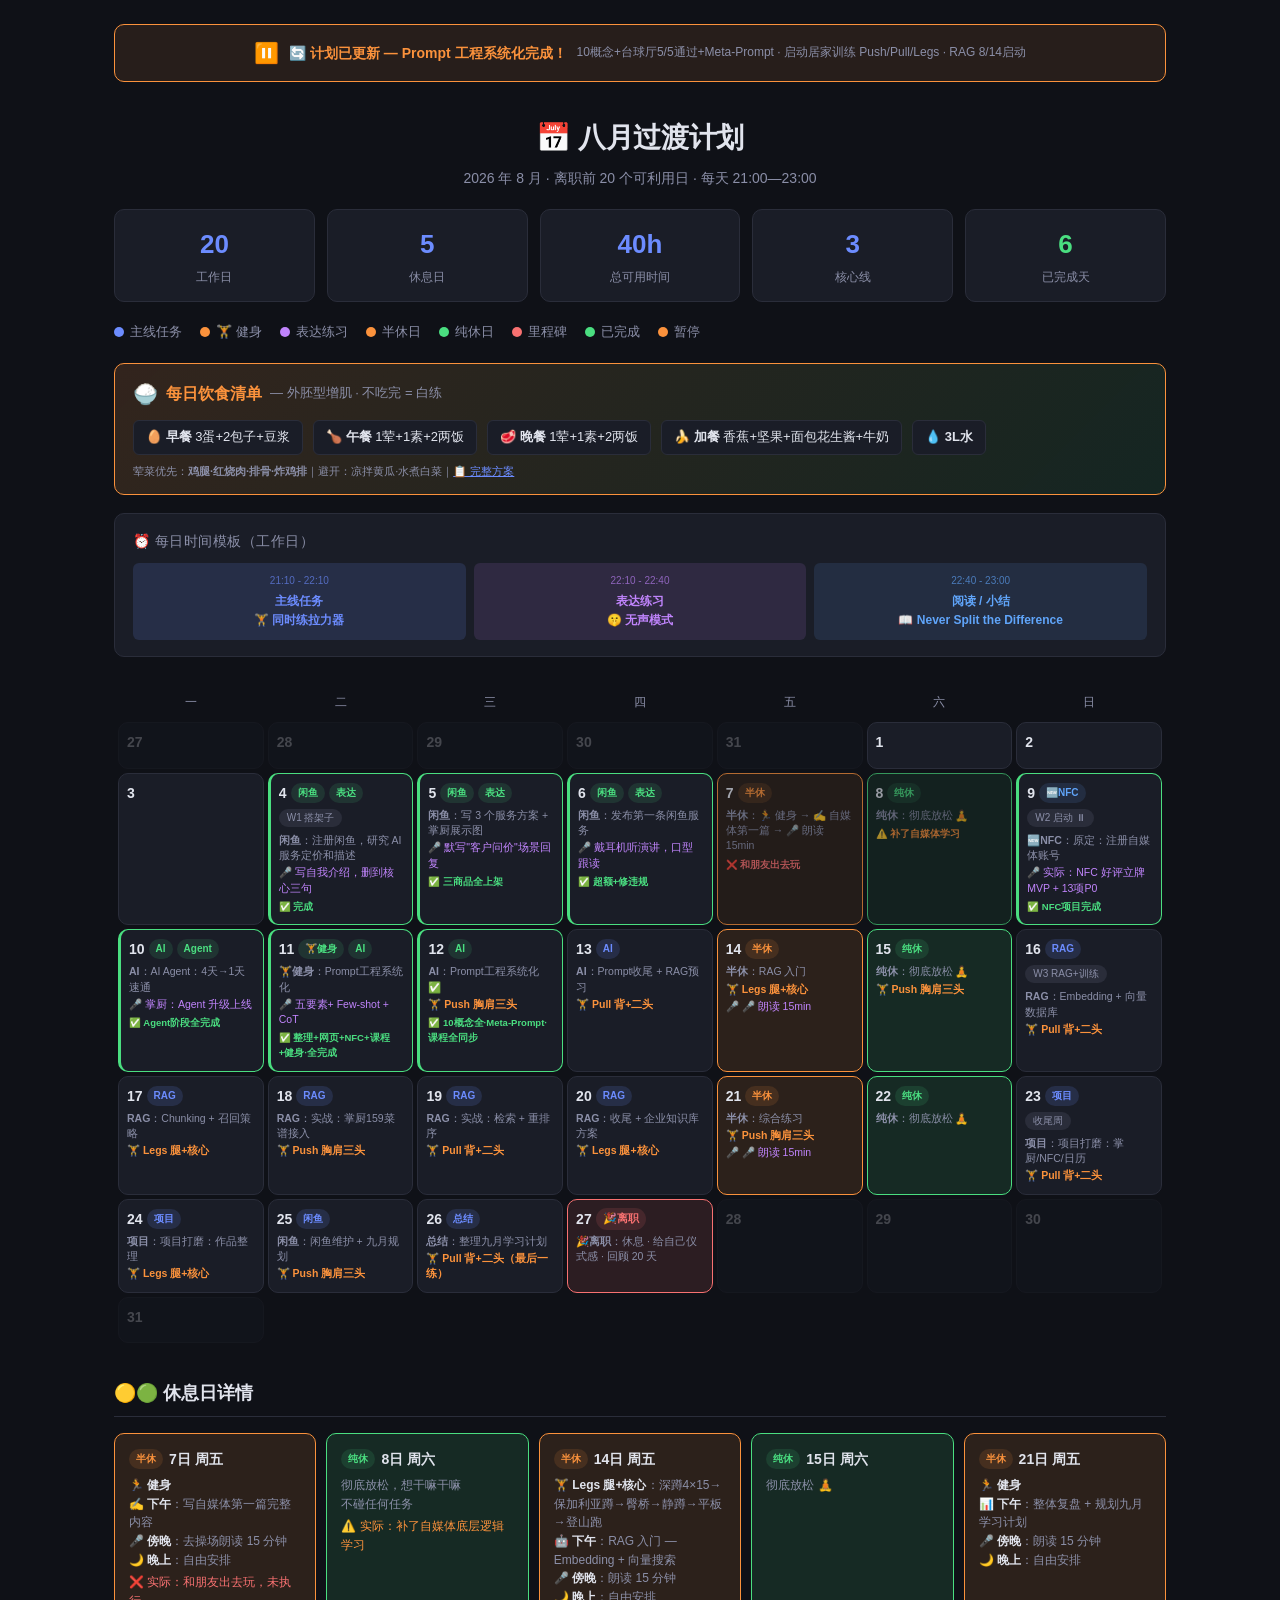
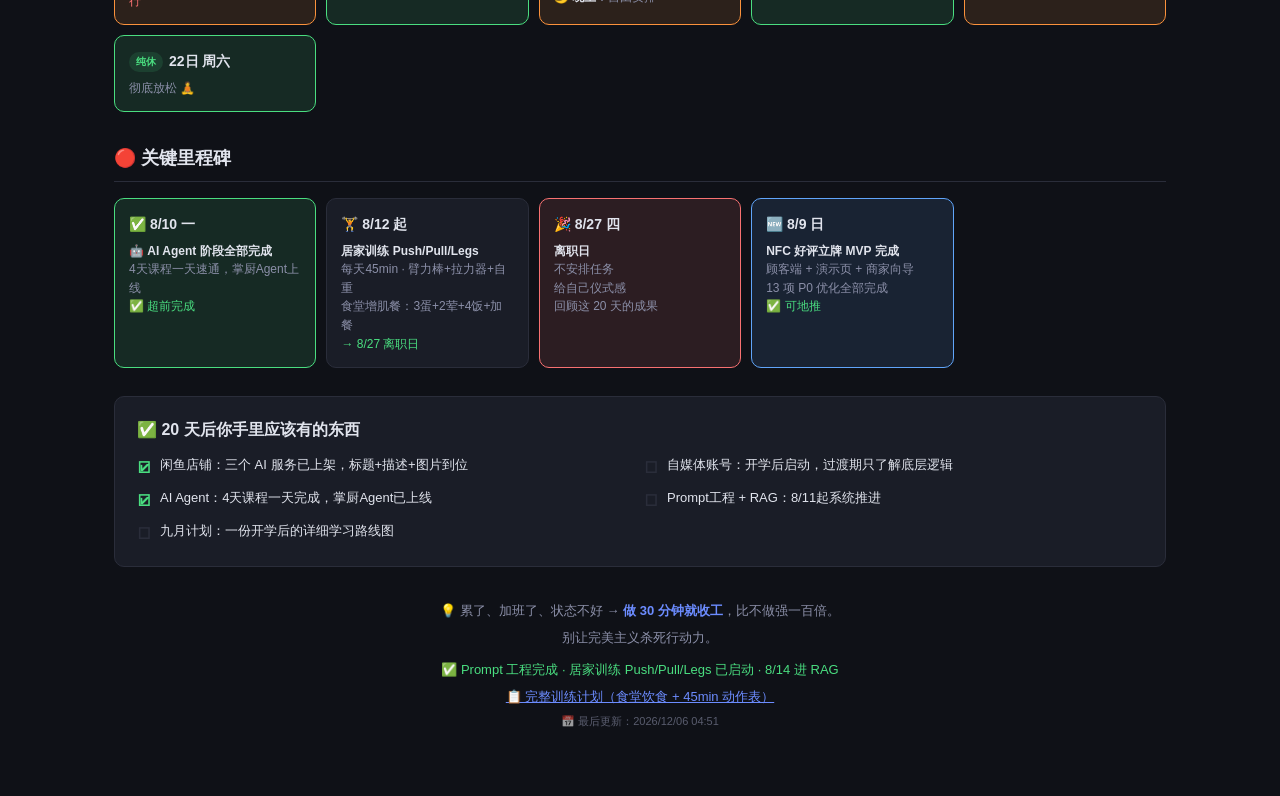
==== commit 7133d8e7: "fix: 修复饮食横幅完整方案链接 → 训练计划.md Co-Authored-By: Claude <noreply@anthropic.com>" ====
--- a/八月计划日历.html
+++ b/八月计划日历.html
@@ -317,7 +317,7 @@
     <span style="background:var(--card);border:1px solid var(--border);border-radius:6px;padding:6px 12px;font-size:13px;">💧 <b>3L水</b></span>
   </div>
   <div style="margin-top:8px;font-size:11px;color:var(--text-secondary);">
-    荤菜优先：<b>鸡腿·红烧肉·排骨·炸鸡排</b>｜避开：凉拌黄瓜·水煮白菜｜<a href="../外形管理/04-身材管理/8月居家训练计划.md" style="color:var(--accent);">📋 完整方案</a>
+    荤菜优先：<b>鸡腿·红烧肉·排骨·炸鸡排</b>｜避开：凉拌黄瓜·水煮白菜｜<a href="训练计划.md" style="color:var(--accent);">📋 完整方案</a>
   </div>
 </div>
 
@@ -365,7 +365,7 @@
   <p>💡 累了、加班了、状态不好 → <b>做 30 分钟就收工</b>，比不做强一百倍。</p>
   <p style="margin-top:4px;">别让完美主义杀死行动力。</p>
   <p style="margin-top:8px;color:var(--green);">✅ Prompt 工程完成 · 居家训练 Push/Pull/Legs 已启动 · 8/14 进 RAG</p>
-  <p style="margin-top:4px;"><a href="../外形管理/04-身材管理/8月居家训练计划.md" style="color:var(--accent);">📋 完整训练计划（食堂饮食 + 45min 动作表）</a></p>
+  <p style="margin-top:4px;"><a href="训练计划.md" style="color:var(--accent);">📋 完整训练计划（食堂饮食 + 45min 动作表）</a></p>
   <p class="timestamp" id="timestamp"></p>
 </footer>
 
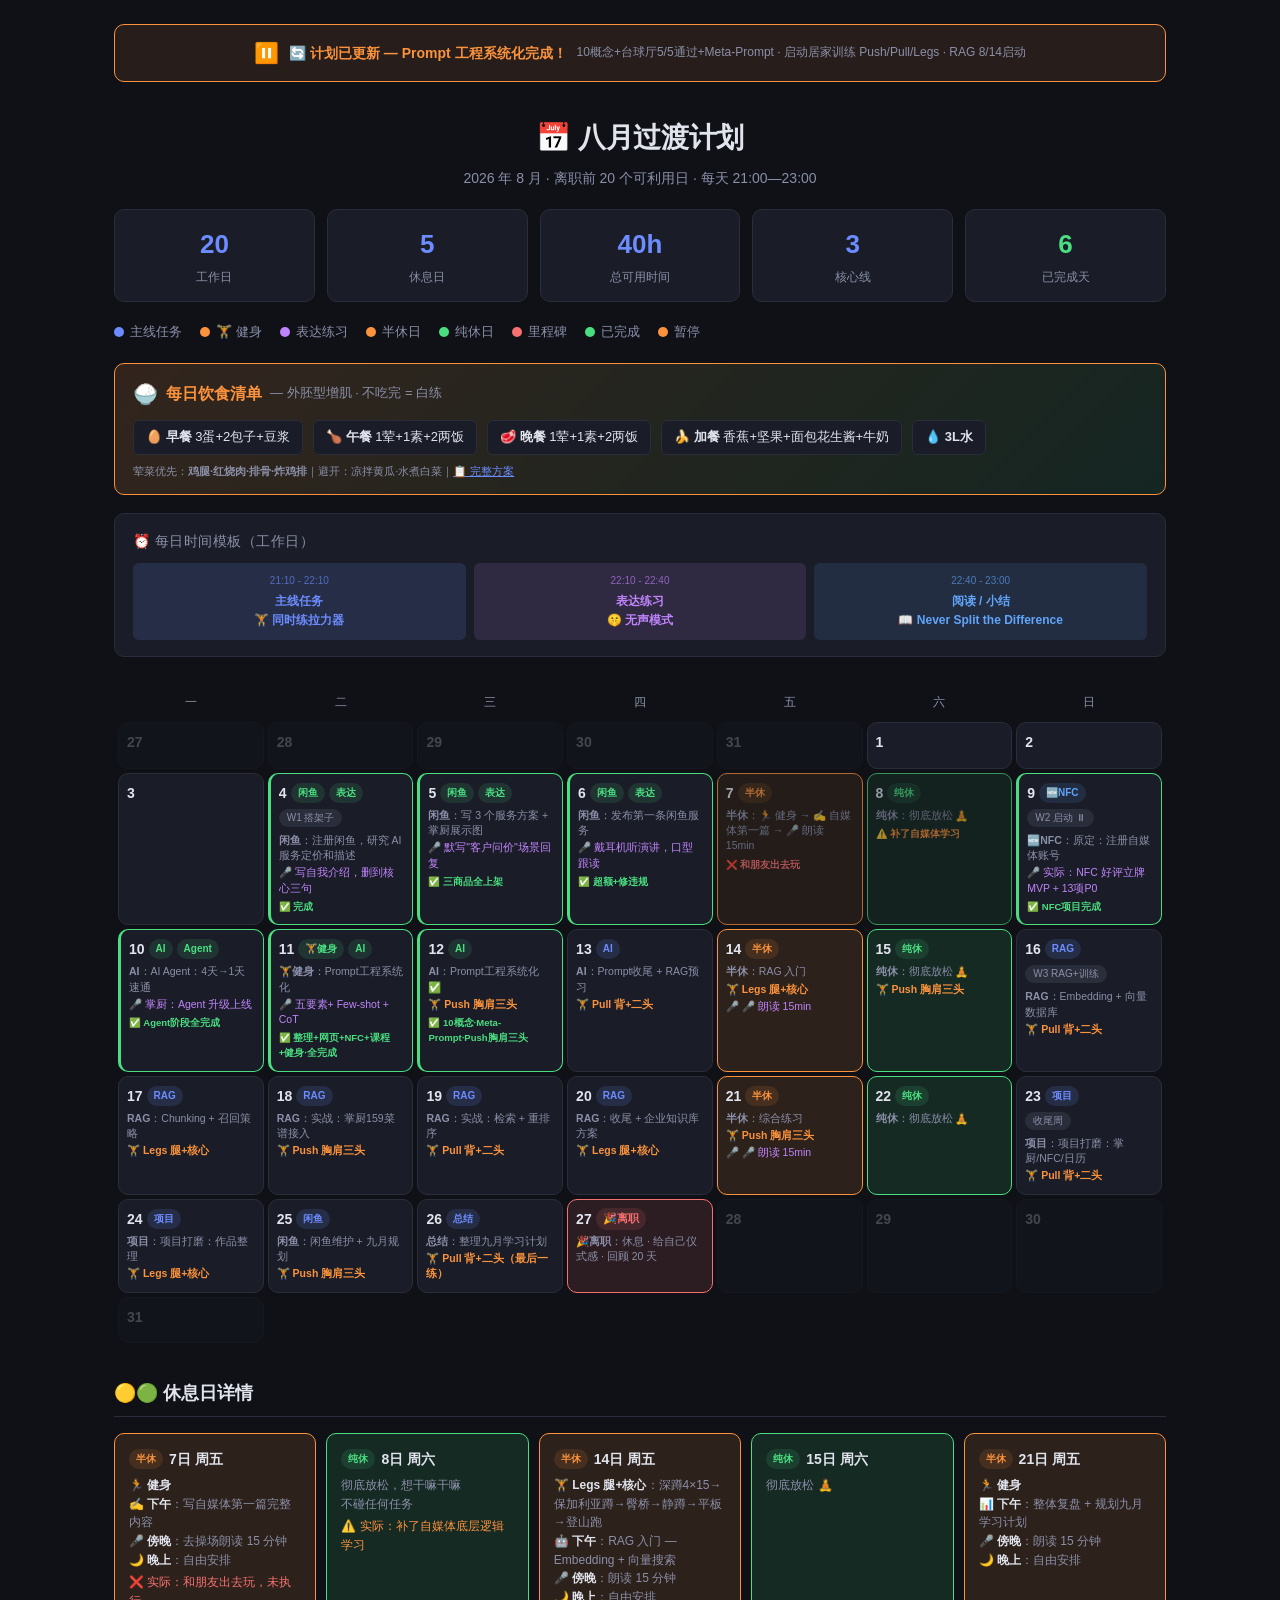
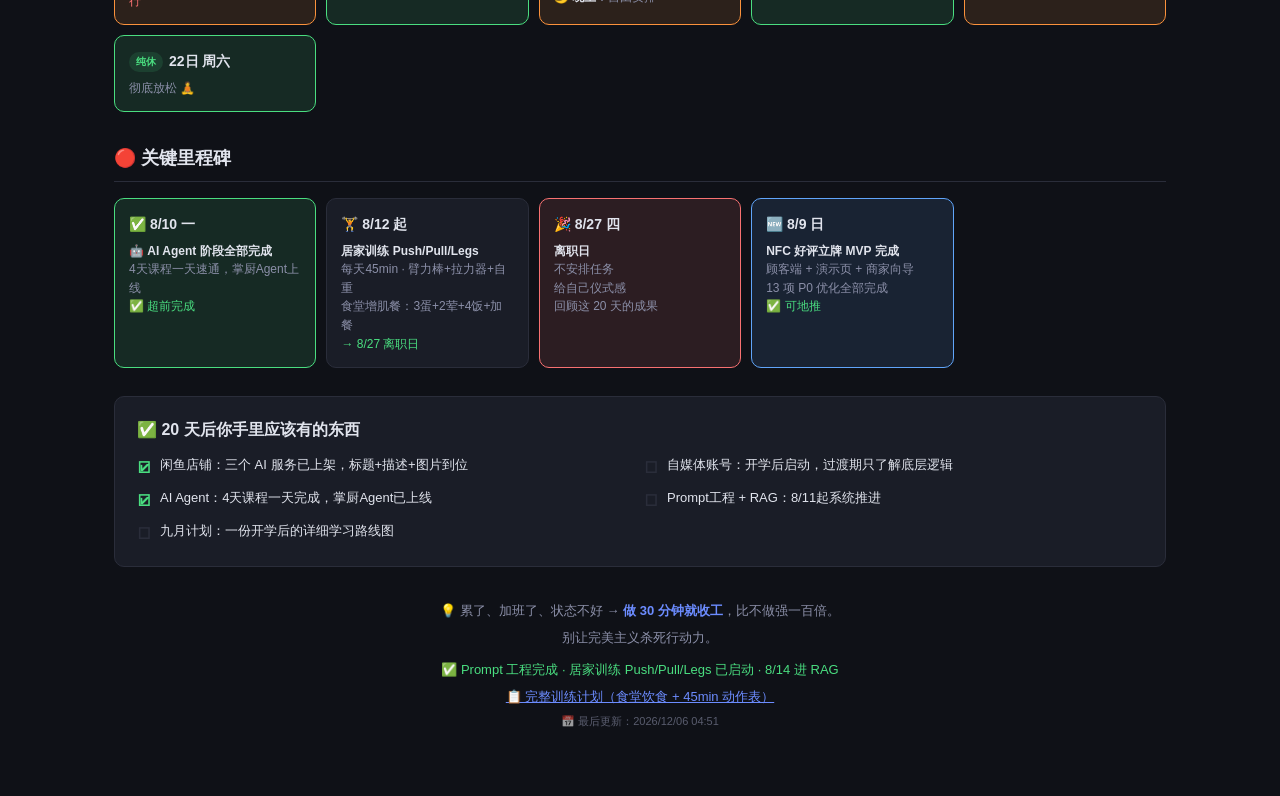
==== commit 965c6e67: "done: 8/12 全达成 — Prompt10概念+台球厅+Meta-Prompt+Push胸肩三头 Co-Authored-By: Claude <noreply@anthropic.com>" ====
--- a/八月计划日历.html
+++ b/八月计划日历.html
@@ -405,7 +405,7 @@
     result:'✅ 整理+网页+NFC+课程+健身·全完成', rClass:'s-ok' },
   { date:12, wd:'周三', w:1, s:'done',
     tags:['AI'], main:'Prompt工程系统化 ✅', express:'', workout:'Push 胸肩三头',
-    result:'✅ 10概念全·Meta-Prompt·课程全同步', rClass:'s-ok' },
+    result:'✅ 10概念·Meta-Prompt·Push胸肩三头', rClass:'s-ok' },
   { date:13, wd:'周四', w:1, s:'',
     tags:['AI'], main:'Prompt收尾 + RAG预习', express:'', workout:'Pull 背+二头',
     result:'', rClass:'' },
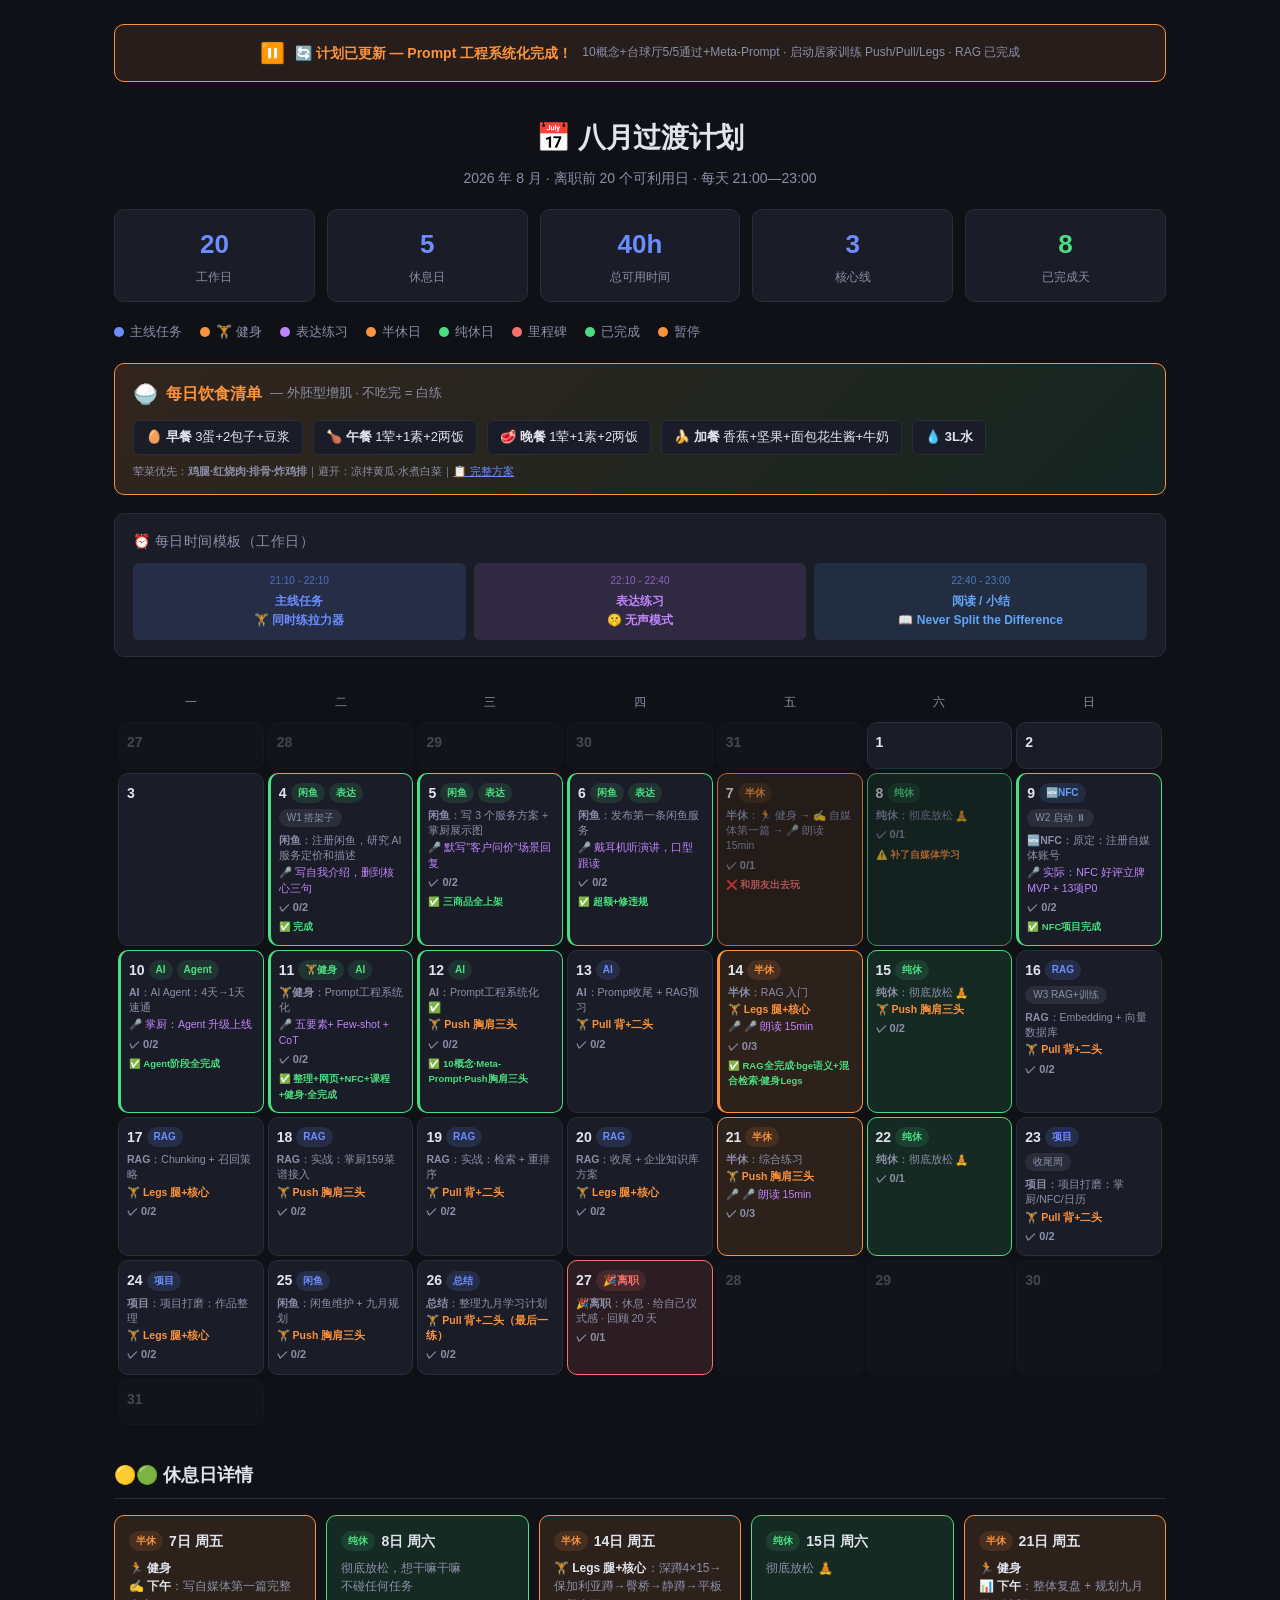
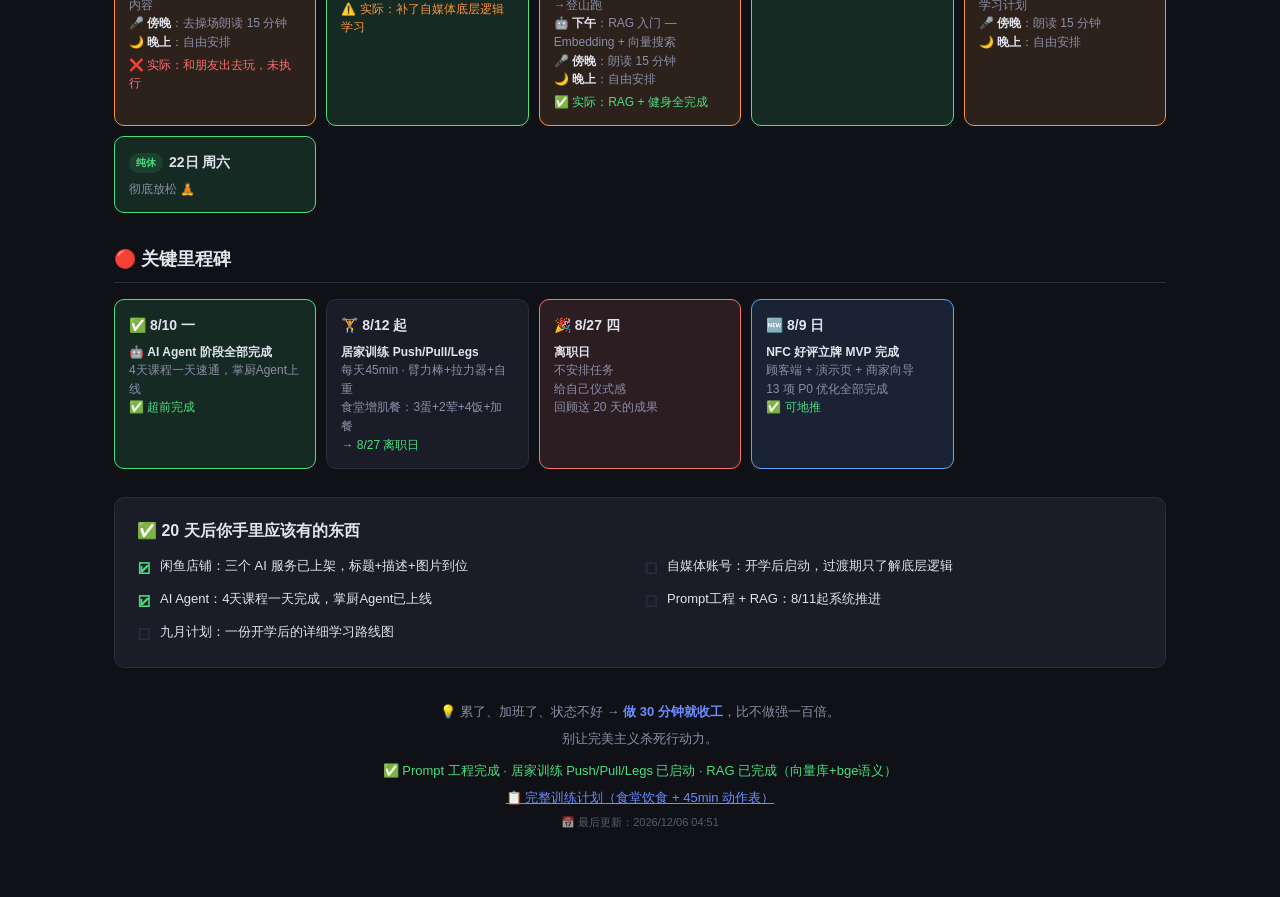
==== commit da53e5e0: "done: 8/14 RAG全完成 — 向量库+bge语义+混合检索 Co-Authored-By: Claude <noreply@anthropic.com>" ====
--- a/八月计划日历.html
+++ b/八月计划日历.html
@@ -265,6 +265,57 @@
   .desktop-only { display: none; }
   .mobile-only { display: block; }
 }
+
+/* ═══════════════ DAY DETAIL MODAL ═══════════════ */
+.cal-table td[data-date], .day-card[data-date] { cursor: pointer; }
+.card-progress { font-size: 11px; font-weight: 700; margin-top: 3px; color: var(--text-secondary); }
+
+.modal-overlay {
+  position: fixed; inset: 0; background: rgba(0,0,0,0.6);
+  display: none; align-items: flex-start; justify-content: center;
+  z-index: 100; padding: 16px; overflow-y: auto;
+  backdrop-filter: blur(3px);
+}
+.modal-overlay.open { display: flex; }
+.modal-box {
+  background: var(--card); border: 1px solid var(--border); border-radius: 14px;
+  width: 100%; max-width: 480px; margin: 32px auto; padding: 20px;
+  animation: modalIn 0.2s ease;
+}
+@keyframes modalIn { from { opacity:0; transform: translateY(12px); } to { opacity:1; transform:none; } }
+.modal-head { display: flex; align-items: flex-start; justify-content: space-between; gap: 12px; margin-bottom: 12px; }
+.modal-head .title { font-size: 18px; font-weight: 700; line-height: 1.4; }
+.modal-head .title .tag { margin-right: 4px; }
+.modal-close { background: none; border: none; color: var(--text-secondary); font-size: 22px; cursor: pointer; line-height: 1; padding: 4px; flex-shrink: 0; }
+.modal-close:hover { color: var(--text); }
+
+.progress-bar { height: 6px; background: var(--border); border-radius: 999px; overflow: hidden; margin-bottom: 16px; }
+.progress-fill { height: 100%; background: var(--green); border-radius: 999px; transition: width 0.3s; }
+
+.modal-section { margin-bottom: 16px; }
+.modal-section h4 { font-size: 13px; color: var(--text-secondary); margin-bottom: 8px; font-weight: 600; }
+
+.task-item { display: flex; align-items: flex-start; gap: 10px; padding: 10px 12px; border: 1px solid var(--border); border-radius: 8px; margin-bottom: 6px; cursor: pointer; transition: background 0.15s; }
+.task-item:hover { background: #1f2232; }
+.task-item .checkbox { width: 20px; height: 20px; border: 2px solid var(--border); border-radius: 6px; flex-shrink: 0; display: flex; align-items: center; justify-content: center; font-size: 13px; color: #fff; margin-top: 1px; transition: all 0.15s; }
+.task-item.done .checkbox { background: var(--green); border-color: var(--green); }
+.task-item .task-text { font-size: 14px; flex: 1; line-height: 1.5; }
+.task-item.done .task-text { text-decoration: line-through; color: var(--text-secondary); }
+.task-item .task-del { color: var(--text-secondary); font-size: 14px; cursor: pointer; padding: 0 2px; opacity: 0; transition: opacity 0.15s; flex-shrink: 0; }
+.task-item:hover .task-del { opacity: 1; }
+.task-item .task-del:hover { color: var(--red); }
+
+.empty-hint { color: var(--text-secondary); font-size: 13px; text-align: center; padding: 10px; }
+
+.note-input-row { display: flex; gap: 8px; }
+.note-input { flex: 1; background: #0f1117; border: 1px solid var(--border); border-radius: 8px; padding: 10px 12px; color: var(--text); font-size: 14px; outline: none; }
+.note-input:focus { border-color: var(--accent); }
+.note-add { background: var(--accent); color: #fff; border: none; border-radius: 8px; padding: 0 16px; font-size: 14px; font-weight: 600; cursor: pointer; }
+.note-add:active { opacity: 0.8; }
+
+.sync-row { display: flex; gap: 8px; margin-top: 4px; }
+.sync-btn { flex: 1; background: var(--card); border: 1px solid var(--border); border-radius: 8px; padding: 9px; color: var(--text-secondary); font-size: 12px; cursor: pointer; }
+.sync-btn:hover { border-color: var(--accent); color: var(--text); }
 </style>
 </head>
 <body>
@@ -273,7 +324,7 @@
 <div class="pause-banner">
   <span class="icon">⏸️</span>
   <span class="msg">🔄 计划已更新 — Prompt 工程系统化完成！</span>
-  <span class="sub">10概念+台球厅5/5通过+Meta-Prompt · 启动居家训练 Push/Pull/Legs · RAG 8/14启动</span>
+  <span class="sub">10概念+台球厅5/5通过+Meta-Prompt · 启动居家训练 Push/Pull/Legs · RAG 已完成</span>
 </div>
 
 <header>
@@ -287,7 +338,7 @@
   <div class="stat-card"><div class="num">5</div><div class="label">休息日</div></div>
   <div class="stat-card"><div class="num">40h</div><div class="label">总可用时间</div></div>
   <div class="stat-card"><div class="num">3</div><div class="label">核心线</div></div>
-  <div class="stat-card"><div class="num green">6</div><div class="label">已完成天</div></div>
+  <div class="stat-card"><div class="num green">8</div><div class="label">已完成天</div></div>
 </div>
 
 <!-- LEGEND -->
@@ -364,10 +415,41 @@
 <footer>
   <p>💡 累了、加班了、状态不好 → <b>做 30 分钟就收工</b>，比不做强一百倍。</p>
   <p style="margin-top:4px;">别让完美主义杀死行动力。</p>
-  <p style="margin-top:8px;color:var(--green);">✅ Prompt 工程完成 · 居家训练 Push/Pull/Legs 已启动 · 8/14 进 RAG</p>
+  <p style="margin-top:8px;color:var(--green);">✅ Prompt 工程完成 · 居家训练 Push/Pull/Legs 已启动 · RAG 已完成（向量库+bge语义）</p>
   <p style="margin-top:4px;"><a href="训练计划.md" style="color:var(--accent);">📋 完整训练计划（食堂饮食 + 45min 动作表）</a></p>
   <p class="timestamp" id="timestamp"></p>
 </footer>
+
+<!-- ═══════════════ DAY DETAIL MODAL ═══════════════ -->
+<div class="modal-overlay" id="detail-modal">
+  <div class="modal-box">
+    <div class="modal-head">
+      <div class="title" id="modal-title"></div>
+      <button class="modal-close" onclick="closeDetail()">✕</button>
+    </div>
+    <div class="progress-bar"><div class="progress-fill" id="modal-progress"></div></div>
+
+    <div class="modal-section">
+      <h4>📋 今日任务</h4>
+      <div id="modal-tasks"></div>
+    </div>
+
+    <div class="modal-section">
+      <h4>📝 我的记录</h4>
+      <div id="modal-notes"></div>
+      <div class="note-input-row">
+        <input class="note-input" id="note-input" placeholder="记一条…回车或点添加" onkeydown="if(event.key==='Enter')addNote()">
+        <button class="note-add" onclick="addNote()">添加</button>
+      </div>
+    </div>
+
+    <div class="sync-row">
+      <button class="sync-btn" onclick="exportData()">⬇️ 导出记录</button>
+      <button class="sync-btn" onclick="document.getElementById('import-file').click()">⬆️ 导入记录</button>
+      <input type="file" id="import-file" accept=".json" style="display:none" onchange="importData(event)">
+    </div>
+  </div>
+</div>
 
 <!-- ═══════════════════════════════════════════════
      DATA — 改计划只改这里
@@ -409,9 +491,9 @@
   { date:13, wd:'周四', w:1, s:'',
     tags:['AI'], main:'Prompt收尾 + RAG预习', express:'', workout:'Pull 背+二头',
     result:'', rClass:'' },
-  { date:14, wd:'周五', w:1, s:'', type:'half-rest', tags:['半休'],
+  { date:14, wd:'周五', w:1, s:'done', type:'half-rest', tags:['半休'],
     main:'RAG 入门', express:'🎤 朗读 15min', workout:'Legs 腿+核心',
-    result:'', rClass:'' },
+    result:'✅ RAG全完成·bge语义+混合检索·健身Legs', rClass:'s-ok' },
   { date:15, wd:'周六', w:1, s:'', type:'full-rest', tags:['纯休'],
     main:'彻底放松 🧘', express:'', workout:'Push 胸肩三头',
     result:'', rClass:'' },
@@ -467,7 +549,7 @@
   ], outcome:'⚠️ 实际：补了自媒体底层逻辑学习', oc:'var(--orange)' },
   { date:14, wd:'周五', type:'half', emoji:'🟡', results:[
     '🏋️ <b>Legs 腿+核心</b>：深蹲4×15→保加利亚蹲→臀桥→静蹲→平板→登山跑','🤖 <b>下午</b>：RAG 入门 — Embedding + 向量搜索','🎤 <b>傍晚</b>：朗读 15 分钟','🌙 <b>晚上</b>：自由安排'
-  ], outcome:'', oc:'' },
+  ], outcome:'✅ 实际：RAG + 健身全完成', oc:'var(--green)' },
   { date:15, wd:'周六', type:'full', emoji:'🟢', results:[
     '彻底放松 🧘'
   ], outcome:'', oc:'' },
@@ -579,10 +661,11 @@
       let status = '';
       if (d.result) status += `<div class="status-line ${d.rClass}">${d.result}</div>`;
 
-      return `<td class="${cellClass.trim()}">
+      return `<td class="${cellClass.trim()}" data-date="${date}" onclick="openDetail(${date})">
         <div class="date-num">${date} ${tagsHtml}</div>
         ${weekTag}
         ${events}
+        <div class="card-progress" data-progress="${date}"></div>
         ${status}
       </td>`;
     }).join('');
@@ -655,11 +738,12 @@
       }
 
       html += `
-      <div class="day-card ${cardClass.trim()}">
+      <div class="day-card ${cardClass.trim()}" data-date="${d.date}" onclick="openDetail(${d.date})">
         <div class="day-left"><div class="day-num">${d.date}</div><div class="day-weekday">${d.wd}</div></div>
         <div class="day-middle">
           <div class="day-tags">${tagsHtml}</div>
           <div class="day-lines">${lines.join('<span class="sep">|</span>')}</div>
+          <div class="card-progress" data-progress="${d.date}"></div>
           ${statusHtml}
         </div>
       </div>`;
@@ -712,12 +796,184 @@
   el.textContent = '📅 最后更新：' + s;
 }
 
+// ═══════════════ DAY DETAIL: 数据层 ═══════════════
+const STORE_KEY = 'august-plan-v1';
+let currentDate = null;
+
+function loadStore() {
+  try { return JSON.parse(localStorage.getItem(STORE_KEY)) || {}; }
+  catch(e) { return {}; }
+}
+function saveStore(s) { localStorage.setItem(STORE_KEY, JSON.stringify(s)); }
+
+// 从计划里生成某天的默认任务（文本来自 DAYS，不存 localStorage，改计划不会丢勾选）
+function getDayTasks(d) {
+  const tasks = [];
+  if (d.main) tasks.push({ id: 'main', text: d.main });
+  if (d.workout) tasks.push({ id: 'workout', text: d.workout });
+  if (d.express) tasks.push({ id: 'express', text: d.express });
+  return tasks;
+}
+
+// 合并：默认任务 + localStorage 勾选状态 + 用户新增记录
+function getDayData(date) {
+  const d = DAYS.find(x => x.date === date) || {};
+  const day = loadStore()[date] || { done: {}, notes: [] };
+  const tasks = getDayTasks(d).map(t => ({ ...t, done: !!day.done[t.id] }));
+  const notes = day.notes || [];
+  return { d, tasks, notes };
+}
+
+function calcProgress(date) {
+  const { tasks, notes } = getDayData(date);
+  const all = [...tasks, ...notes];
+  return { done: all.filter(t => t.done).length, total: all.length };
+}
+
+function updateCardProgress(date) {
+  const { done, total } = calcProgress(date);
+  const txt = total > 0 ? `✓ ${done}/${total}` : '';
+  document.querySelectorAll(`[data-progress="${date}"]`).forEach(el => {
+    el.textContent = txt;
+    el.style.color = total > 0 && done === total ? 'var(--green)' : (done > 0 ? 'var(--orange)' : 'var(--text-secondary)');
+  });
+}
+
+// ═══════════════ DAY DETAIL: 渲染 ═══════════════
+function renderDetailTasks(tasks) {
+  const el = document.getElementById('modal-tasks');
+  if (!tasks.length) { el.innerHTML = '<div class="empty-hint">这天没有安排任务</div>'; return; }
+  el.innerHTML = tasks.map(t => `
+    <div class="task-item ${t.done ? 'done' : ''}" onclick="toggleTask(${currentDate}, '${t.id}')">
+      <div class="checkbox">${t.done ? '✓' : ''}</div>
+      <div class="task-text">${t.text}</div>
+    </div>`).join('');
+}
+
+function renderDetailNotes(notes) {
+  const el = document.getElementById('modal-notes');
+  if (!notes.length) { el.innerHTML = '<div class="empty-hint">还没有记录，下面加一条</div>'; return; }
+  el.innerHTML = notes.map(n => `
+    <div class="task-item ${n.done ? 'done' : ''}">
+      <div class="checkbox" onclick="toggleNote(${currentDate}, '${n.id}')">${n.done ? '✓' : ''}</div>
+      <div class="task-text" onclick="toggleNote(${currentDate}, '${n.id}')">${n.text}</div>
+      <div class="task-del" onclick="deleteNote(${currentDate}, '${n.id}')" title="删除">🗑</div>
+    </div>`).join('');
+}
+
+function updateModalProgress() {
+  const { done, total } = calcProgress(currentDate);
+  document.getElementById('modal-progress').style.width = (total > 0 ? Math.round(done / total * 100) : 0) + '%';
+}
+
+// ═══════════════ DAY DETAIL: 交互 ═══════════════
+function openDetail(date) {
+  currentDate = date;
+  const { d, tasks, notes } = getDayData(date);
+  const tagHtml = d.tags ? d.tags.map(t => `<span class="tag tag-main">${t}</span>`).join(' ') : '';
+  document.getElementById('modal-title').innerHTML = `${d.wd || ''} ${date}日 ${tagHtml}`;
+  renderDetailTasks(tasks);
+  renderDetailNotes(notes);
+  updateModalProgress();
+  document.getElementById('detail-modal').classList.add('open');
+  document.body.style.overflow = 'hidden';
+}
+
+function closeDetail() {
+  document.getElementById('detail-modal').classList.remove('open');
+  document.body.style.overflow = '';
+  currentDate = null;
+}
+
+function toggleTask(date, id) {
+  const store = loadStore();
+  if (!store[date]) store[date] = { done: {}, notes: [] };
+  store[date].done[id] = !store[date].done[id];
+  saveStore(store);
+  renderDetailTasks(getDayData(date).tasks);
+  updateModalProgress();
+  updateCardProgress(date);
+}
+
+function addNote() {
+  const input = document.getElementById('note-input');
+  const text = input.value.trim();
+  if (!text || currentDate === null) return;
+  const store = loadStore();
+  if (!store[currentDate]) store[currentDate] = { done: {}, notes: [] };
+  store[currentDate].notes.push({ id: 'n' + Date.now(), text, done: false });
+  saveStore(store);
+  input.value = '';
+  renderDetailNotes(store[currentDate].notes);
+  updateModalProgress();
+  updateCardProgress(currentDate);
+}
+
+function toggleNote(date, noteId) {
+  const store = loadStore();
+  const day = store[date];
+  if (!day) return;
+  const n = day.notes.find(x => x.id === noteId);
+  if (n) n.done = !n.done;
+  saveStore(store);
+  renderDetailNotes(day.notes);
+  updateModalProgress();
+  updateCardProgress(date);
+}
+
+function deleteNote(date, noteId) {
+  const store = loadStore();
+  const day = store[date];
+  if (!day) return;
+  day.notes = day.notes.filter(x => x.id !== noteId);
+  saveStore(store);
+  renderDetailNotes(day.notes);
+  updateModalProgress();
+  updateCardProgress(date);
+}
+
+// ═══════════════ 导出 / 导入 ═══════════════
+function exportData() {
+  const blob = new Blob([JSON.stringify(loadStore(), null, 2)], { type: 'application/json' });
+  const a = document.createElement('a');
+  a.href = URL.createObjectURL(blob);
+  a.download = '八月计划记录-' + new Date().toISOString().slice(0, 10) + '.json';
+  a.click();
+  URL.revokeObjectURL(a.href);
+}
+
+function importData(event) {
+  const file = event.target.files[0];
+  if (!file) return;
+  const reader = new FileReader();
+  reader.onload = () => {
+    try {
+      const data = JSON.parse(reader.result);
+      if (!data || typeof data !== 'object' || Array.isArray(data)) throw 0;
+      saveStore(data);
+      alert('✅ 导入成功');
+      if (currentDate !== null) openDetail(currentDate);
+      DAYS.forEach(d => updateCardProgress(d.date));
+    } catch(e) {
+      alert('❌ 文件格式不对，请选择导出的 JSON 文件');
+    }
+  };
+  reader.readAsText(file);
+  event.target.value = '';
+}
+
+// 点击遮罩关闭
+document.getElementById('detail-modal').addEventListener('click', function(e) {
+  if (e.target === this) closeDetail();
+});
+
 // ═══════════════ INIT ═══════════════
 renderDesktop();
 renderMobile();
 renderRestCards();
 renderMilestoneCards();
 setTimestamp();
+DAYS.forEach(d => updateCardProgress(d.date));
 </script>
 
 </body>
